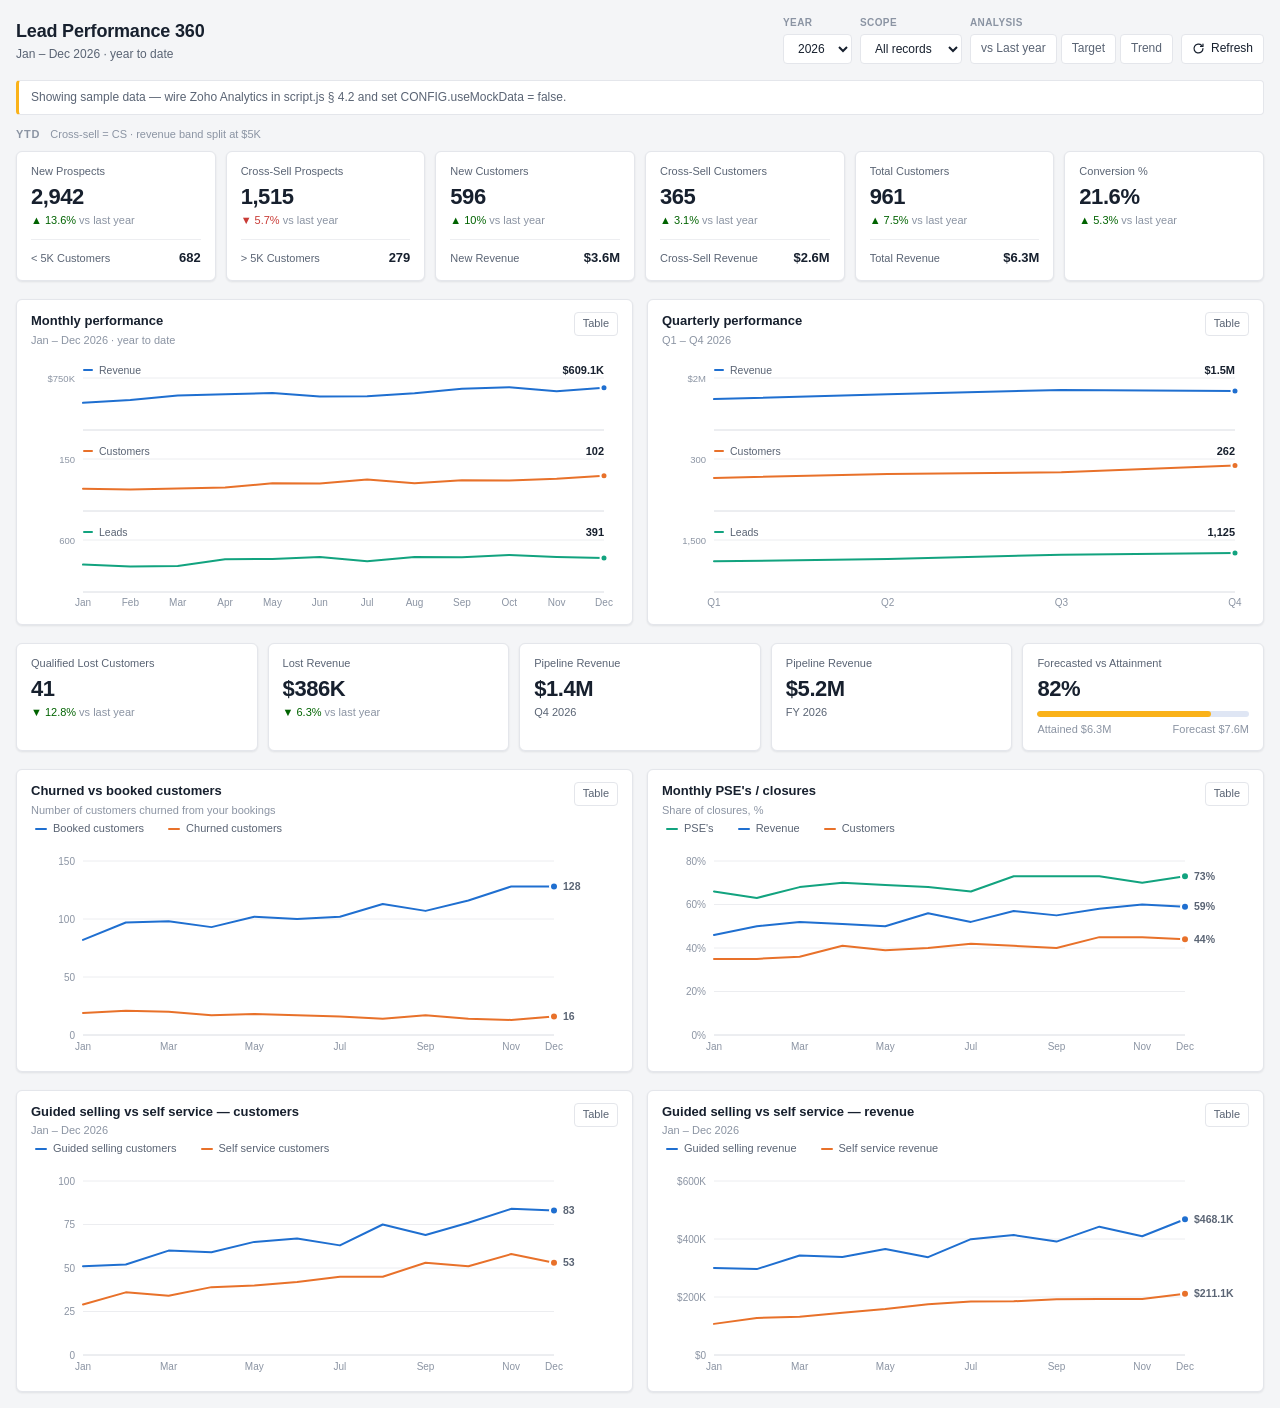
==== index.html @ 687f5309 "Add Lead Performance 360 CRM widget Zoho CRM dashboard widget built from the whiteboard spec: YTD sc" ====
<!DOCTYPE html>
<html lang="en">
<head>
  <meta charset="UTF-8">
  <meta name="viewport" content="width=device-width, initial-scale=1.0">
  <title>Lead Performance 360</title>
  <link rel="stylesheet" href="style.css">
</head>
<body>

  <div class="lp-root" id="lp-root">

    <!-- ============ Top bar ============ -->
    <header class="lp-topbar">
      <div class="lp-topbar__title">
        <h1>Lead Performance 360</h1>
        <p class="lp-topbar__sub" id="lp-period">&nbsp;</p>
      </div>

      <!-- Filters: one row, above everything they scope -->
      <div class="lp-filters" id="lp-filters">
        <label class="lp-field">
          <span class="lp-field__label">Year</span>
          <select class="lp-select" id="lp-year"></select>
        </label>
        <label class="lp-field">
          <span class="lp-field__label">Scope</span>
          <select class="lp-select" id="lp-scope">
            <option value="all">All records</option>
            <option value="mine">My records</option>
            <option value="team">My team</option>
          </select>
        </label>

        <!-- Analysis overlays. These scope every chart below them. -->
        <div class="lp-field">
          <span class="lp-field__label">Analysis</span>
          <div class="lp-chips" role="group" aria-label="Analysis overlays">
            <button class="lp-chip" id="lp-t-compare" type="button" aria-pressed="false"
                    title="Draw last year's actuals as a ghost line">vs Last year</button>
            <button class="lp-chip" id="lp-t-target" type="button" aria-pressed="false"
                    title="Draw the quota line and shade any shortfall">Target</button>
            <button class="lp-chip" id="lp-t-trend" type="button" aria-pressed="false"
                    title="Least-squares fit over the visible range">Trend</button>
          </div>
        </div>

        <!-- Appears once a chart has been brushed; clears the linked zoom. -->
        <button class="lp-chip lp-chip--zoom" id="lp-zoom-reset" type="button" hidden>
          Zoomed <span id="lp-zoom-label"></span> — reset
        </button>

        <button class="lp-btn" id="lp-refresh" type="button">
          <svg viewBox="0 0 16 16" aria-hidden="true" class="lp-btn__icon">
            <path d="M13.5 8a5.5 5.5 0 1 1-1.61-3.89" fill="none" stroke="currentColor"
                  stroke-width="1.5" stroke-linecap="round"/>
            <path d="M13.5 2.5V5.5H10.5" fill="none" stroke="currentColor"
                  stroke-width="1.5" stroke-linecap="round" stroke-linejoin="round"/>
          </svg>
          Refresh
        </button>
      </div>
    </header>

    <!-- Non-blocking status line (loading / mock-data / error) -->
    <div class="lp-status" id="lp-status" role="status" hidden></div>

    <main class="lp-main" id="lp-main">

      <!-- ============ Section 1 — YTD scorecard ============ -->
      <section class="lp-section" aria-labelledby="sec-ytd">
        <div class="lp-section__head">
          <h2 class="lp-section__title" id="sec-ytd">YTD</h2>
          <span class="lp-section__note" id="lp-ytd-note"></span>
        </div>
        <div class="lp-scorecard" id="ytd-tiles"></div>
      </section>

      <!-- ============ Section 2 — Performance trends ============ -->
      <section class="lp-section" aria-labelledby="sec-perf">
        <h2 class="lp-section__title lp-sr-only" id="sec-perf">Performance</h2>
        <div class="lp-grid lp-grid--2" id="perf-charts"></div>
      </section>

      <!-- ============ Section 3 — Pipeline &amp; loss ============ -->
      <section class="lp-section" aria-labelledby="sec-pipe">
        <h2 class="lp-section__title lp-sr-only" id="sec-pipe">Pipeline and loss</h2>
        <div class="lp-scorecard lp-scorecard--strip" id="pipeline-tiles"></div>
      </section>

      <!-- ============ Section 4 — Bookings &amp; PSE ============ -->
      <section class="lp-section" aria-labelledby="sec-book">
        <h2 class="lp-section__title lp-sr-only" id="sec-book">Bookings and closures</h2>
        <div class="lp-grid lp-grid--2" id="bookings-charts"></div>
      </section>

      <!-- ============ Section 5 — Guided selling vs self service ============ -->
      <section class="lp-section" aria-labelledby="sec-chan">
        <h2 class="lp-section__title lp-sr-only" id="sec-chan">Guided selling and self service</h2>
        <div class="lp-grid lp-grid--2" id="channel-charts"></div>
      </section>

    </main>
  </div>

  <!-- Shared tooltip layer for every chart -->
  <div class="lp-tip" id="lp-tip" role="tooltip" hidden></div>

  <!-- Drill-through: the records behind a clicked point -->
  <div class="lp-scrim" id="lp-scrim" hidden></div>
  <aside class="lp-drill" id="lp-drill" role="dialog" aria-modal="true"
         aria-labelledby="lp-drill-title" hidden>
    <header class="lp-drill__head">
      <div>
        <h2 class="lp-drill__title" id="lp-drill-title"></h2>
        <p class="lp-drill__sub" id="lp-drill-sub"></p>
      </div>
      <button class="lp-drill__close" id="lp-drill-close" type="button" aria-label="Close">
        <svg viewBox="0 0 16 16" aria-hidden="true">
          <path d="M4 4l8 8M12 4l-8 8" fill="none" stroke="currentColor"
                stroke-width="1.6" stroke-linecap="round"/>
        </svg>
      </button>
    </header>
    <div class="lp-drill__body" id="lp-drill-body"></div>
  </aside>

  <script src="https://live.zwidgets.com/js-sdk/1.2/ZohoEmbededAppSDK.min.js"></script>
  <script src="script.js"></script>
</body>
</html>
---- style.css ----
/* ==========================================================================
   Lead Performance 360 — Zoho CRM widget
   Design tokens follow Zoho CRM surfaces/ink; the series ramp is a validated
   categorical palette (see script.js § 1). Light mode only — `only light`
   keeps the UA from auto-darkening form controls when the OS is in dark mode.
   ========================================================================== */

/* ---------- 1. Tokens ---------------------------------------------------- */

:root {
  color-scheme: only light;

  /* Zoho CRM surfaces & ink */
  --z-page:        #f4f5f7;
  --z-surface:     #ffffff;
  --z-surface-alt: #fafbfc;
  --z-border:      #e4e6eb;
  --z-hairline:    #edeef1;
  --z-ink:         #17202e;
  --z-ink-2:       #5a6474;
  --z-ink-3:       #8b94a3;
  --z-accent:      #1f6fd0;
  --z-accent-weak: #eaf2fd;
  --z-ring:        rgba(31, 111, 208, .28);
  --z-shadow:      0 1px 2px rgba(23, 32, 46, .05), 0 1px 3px rgba(23, 32, 46, .04);

  /* Chart chrome */
  --grid:      #ecedf0;
  --baseline:  #d9dce2;

  /* Categorical series — validated against the #ffffff card surface */
  --series-1: #1f6fd0;  /* blue    — Revenue / Booked / Guided selling */
  --series-2: #e8712a;  /* orange  — Customers / Churned / Self service */
  --series-3: #12a37f;  /* aqua    — Leads / PSE's */
  --series-4: #6b4fc9;  /* violet  — reserve (never beside series-1) */
  --series-5: #d9548f;  /* magenta — reserve */
  --series-6: #e0a100;  /* yellow  — reserve (sub-3:1: needs a direct label) */

  /* Status / delta — reserved, never reused as a series */
  --good:     #006300;
  --bad:      #c93b36;
  --warning:  #fab219;
  --meter-track: #dfe6f4;
}

/* ---------- 2. Base ------------------------------------------------------ */

*, *::before, *::after { box-sizing: border-box; }

/* An author `display` beats the UA's `[hidden] { display: none }`, so any
   flex/grid element carrying `hidden` would still paint. Settle it once. */
[hidden] { display: none !important; }

html, body {
  margin: 0;
  padding: 0;
  background: var(--z-page);
}

body {
  font-family: "Puvi", -apple-system, BlinkMacSystemFont, "Segoe UI", Roboto,
               "Helvetica Neue", Arial, sans-serif;
  font-size: 13px;
  line-height: 1.45;
  color: var(--z-ink);
  -webkit-font-smoothing: antialiased;
}

.lp-sr-only {
  position: absolute;
  width: 1px; height: 1px;
  padding: 0; margin: -1px;
  overflow: hidden;
  clip: rect(0 0 0 0);
  white-space: nowrap;
  border: 0;
}

.lp-root { padding: 16px; max-width: 1600px; margin: 0 auto; }

/* ---------- 3. Top bar --------------------------------------------------- */

.lp-topbar {
  display: flex;
  align-items: flex-end;
  justify-content: space-between;
  gap: 16px;
  flex-wrap: wrap;
  margin-bottom: 16px;
}

.lp-topbar h1 {
  margin: 0;
  font-size: 18px;
  font-weight: 600;
  letter-spacing: -.01em;
  color: var(--z-ink);
}

.lp-topbar__sub {
  margin: 2px 0 0;
  font-size: 12px;
  color: var(--z-ink-2);
}

.lp-filters {
  display: flex;
  align-items: flex-end;
  gap: 8px;
  flex-wrap: wrap;
}

.lp-field { display: flex; flex-direction: column; gap: 3px; }

.lp-field__label {
  font-size: 10px;
  font-weight: 600;
  letter-spacing: .04em;
  text-transform: uppercase;
  color: var(--z-ink-3);
}

.lp-select,
.lp-btn {
  height: 30px;
  border: 1px solid var(--z-border);
  border-radius: 4px;
  background: var(--z-surface);
  color: var(--z-ink);
  font: inherit;
  font-size: 12px;
  padding: 0 10px;
  cursor: pointer;
  transition: border-color .12s, background .12s;
}

.lp-select:hover,
.lp-btn:hover { border-color: var(--z-ink-3); }

.lp-select:focus-visible,
.lp-btn:focus-visible {
  outline: none;
  border-color: var(--z-accent);
  box-shadow: 0 0 0 3px var(--z-ring);
}

.lp-btn {
  display: inline-flex;
  align-items: center;
  gap: 6px;
  font-weight: 500;
  align-self: flex-end;
}

.lp-btn__icon { width: 13px; height: 13px; }

.lp-btn.is-busy { opacity: .6; pointer-events: none; }
.lp-btn.is-busy .lp-btn__icon { animation: lp-spin .9s linear infinite; }

/* analysis overlay chips */
.lp-chips { display: inline-flex; gap: 4px; }

.lp-chip {
  height: 30px;
  padding: 0 10px;
  border: 1px solid var(--z-border);
  border-radius: 4px;
  background: var(--z-surface);
  color: var(--z-ink-2);
  font: inherit;
  font-size: 12px;
  cursor: pointer;
  white-space: nowrap;
  transition: border-color .12s, background .12s, color .12s;
}

.lp-chip:hover { border-color: var(--z-ink-3); color: var(--z-ink); }

.lp-chip:focus-visible {
  outline: none;
  border-color: var(--z-accent);
  box-shadow: 0 0 0 3px var(--z-ring);
}

.lp-chip[aria-pressed="true"] {
  background: var(--z-accent-weak);
  border-color: var(--z-accent);
  color: var(--z-accent);
  font-weight: 500;
}

.lp-chip--zoom {
  display: inline-flex;
  align-items: center;
  gap: 6px;
  align-self: flex-end;
  background: var(--z-accent-weak);
  border-color: var(--z-accent);
  color: var(--z-accent);
}

@keyframes lp-spin { to { transform: rotate(360deg); } }

@media (prefers-reduced-motion: reduce) {
  .lp-btn.is-busy .lp-btn__icon { animation: none; }
}

/* ---------- 4. Status line ----------------------------------------------- */

.lp-status {
  display: flex;
  align-items: center;
  gap: 8px;
  margin-bottom: 12px;
  padding: 8px 12px;
  border: 1px solid var(--z-border);
  border-left: 3px solid var(--z-accent);
  border-radius: 4px;
  background: var(--z-surface);
  font-size: 12px;
  color: var(--z-ink-2);
}

.lp-status[data-tone="error"] { border-left-color: var(--bad); }
.lp-status[data-tone="warn"]  { border-left-color: var(--warning); }

/* ---------- 5. Sections & grid ------------------------------------------- */

.lp-main { display: flex; flex-direction: column; gap: 18px; }

.lp-section__head {
  display: flex;
  align-items: baseline;
  gap: 10px;
  margin-bottom: 8px;
}

.lp-section__title {
  margin: 0;
  font-size: 11px;
  font-weight: 700;
  letter-spacing: .07em;
  text-transform: uppercase;
  color: var(--z-ink-3);
}

.lp-section__note { font-size: 11px; color: var(--z-ink-3); }

.lp-grid { display: grid; gap: 14px; }
.lp-grid--2 { grid-template-columns: repeat(2, minmax(0, 1fr)); }

@media (max-width: 1000px) {
  .lp-grid--2 { grid-template-columns: minmax(0, 1fr); }
}

/* ---------- 6. Scorecard tiles ------------------------------------------- */

.lp-scorecard {
  display: grid;
  grid-template-columns: repeat(6, minmax(0, 1fr));
  gap: 10px;
}

.lp-scorecard--strip { grid-template-columns: repeat(5, minmax(0, 1fr)); }

@media (max-width: 1240px) {
  .lp-scorecard,
  .lp-scorecard--strip { grid-template-columns: repeat(3, minmax(0, 1fr)); }
}

@media (max-width: 680px) {
  .lp-scorecard,
  .lp-scorecard--strip { grid-template-columns: repeat(2, minmax(0, 1fr)); }
}

.lp-tile {
  display: flex;
  flex-direction: column;
  padding: 12px 14px;
  border: 1px solid var(--z-border);
  border-radius: 6px;
  background: var(--z-surface);
  box-shadow: var(--z-shadow);
  min-width: 0;
}

.lp-tile__label {
  font-size: 11px;
  font-weight: 500;
  color: var(--z-ink-2);
  white-space: nowrap;
  overflow: hidden;
  text-overflow: ellipsis;
}

.lp-tile__value {
  margin-top: 4px;
  font-size: 22px;
  font-weight: 600;
  letter-spacing: -.02em;
  line-height: 1.15;
  color: var(--z-ink);
}

.lp-tile__delta {
  display: inline-flex;
  align-items: center;
  gap: 3px;
  margin-top: 4px;
  font-size: 11px;
  font-weight: 500;
  color: var(--z-ink-2);
}

.lp-tile__delta[data-dir="good"] { color: var(--good); }
.lp-tile__delta[data-dir="bad"]  { color: var(--bad); }
.lp-tile__delta-since { color: var(--z-ink-3); font-weight: 400; }

/* paired sub-metric (row 2 of the whiteboard scorecard) */
.lp-tile__sub {
  display: flex;
  align-items: baseline;
  justify-content: space-between;
  gap: 8px;
  margin-top: 10px;
  padding-top: 9px;
  border-top: 1px solid var(--z-hairline);
}

.lp-tile__sub-label {
  font-size: 11px;
  color: var(--z-ink-2);
  white-space: nowrap;
  overflow: hidden;
  text-overflow: ellipsis;
}

.lp-tile__sub-value {
  font-size: 13px;
  font-weight: 600;
  color: var(--z-ink);
  white-space: nowrap;
}

/* keeps the solo tile (Conv %) the same height as its paired neighbours */
.lp-tile__spacer { margin-top: auto; }

/* meter — Forecasted vs Attainment */
.lp-meter { margin-top: 10px; }

.lp-meter__track {
  height: 6px;
  border-radius: 3px;
  background: var(--meter-track);
  overflow: hidden;
}

.lp-meter__fill {
  height: 100%;
  border-radius: 3px;
  background: var(--series-1);
  transition: width .35s ease;
}

.lp-meter__fill[data-state="warning"] { background: var(--warning); }
.lp-meter__fill[data-state="danger"]  { background: var(--bad); }

.lp-meter__legend {
  display: flex;
  justify-content: space-between;
  gap: 8px;
  margin-top: 5px;
  font-size: 11px;
  color: var(--z-ink-3);
}

@media (prefers-reduced-motion: reduce) {
  .lp-meter__fill { transition: none; }
}

/* ---------- 7. Chart card ------------------------------------------------ */

.lp-card {
  display: flex;
  flex-direction: column;
  border: 1px solid var(--z-border);
  border-radius: 6px;
  background: var(--z-surface);
  box-shadow: var(--z-shadow);
  min-width: 0;
}

.lp-card__head {
  display: flex;
  align-items: flex-start;
  justify-content: space-between;
  gap: 10px;
  padding: 12px 14px 0;
}

.lp-card__title {
  margin: 0;
  font-size: 13px;
  font-weight: 600;
  color: var(--z-ink);
}

.lp-card__sub {
  margin: 2px 0 0;
  font-size: 11px;
  color: var(--z-ink-3);
}

.lp-card__toggle {
  flex: none;
  height: 24px;
  padding: 0 8px;
  border: 1px solid var(--z-border);
  border-radius: 4px;
  background: var(--z-surface);
  color: var(--z-ink-2);
  font: inherit;
  font-size: 11px;
  cursor: pointer;
}

.lp-card__toggle:hover { border-color: var(--z-ink-3); color: var(--z-ink); }

.lp-card__toggle:focus-visible {
  outline: none;
  border-color: var(--z-accent);
  box-shadow: 0 0 0 3px var(--z-ring);
}

.lp-card__toggle[aria-pressed="true"] {
  background: var(--z-accent-weak);
  border-color: var(--z-accent);
  color: var(--z-accent);
}

.lp-card__body { padding: 8px 14px 12px; }

/* legend — always present for 2+ series */
.lp-legend {
  display: flex;
  flex-wrap: wrap;
  gap: 6px 16px;
  padding: 0 14px 2px;
}

/* legend keys are buttons — click one to mute its series */
.lp-legend__item {
  display: inline-flex;
  align-items: center;
  gap: 6px;
  padding: 2px 4px;
  border: 0;
  border-radius: 3px;
  background: none;
  font: inherit;
  font-size: 11px;
  color: var(--z-ink-2);   /* text never wears the series colour */
  cursor: pointer;
  transition: opacity .12s, background .12s;
}

.lp-legend__item:hover { background: var(--z-surface-alt); color: var(--z-ink); }

.lp-legend__item:focus-visible {
  outline: none;
  box-shadow: 0 0 0 2px var(--z-ring);
}

.lp-legend__item[aria-pressed="false"] {
  opacity: .42;
  text-decoration: line-through;
}

/* overlay keys are captions, not controls */
.lp-legend__item--overlay { cursor: default; color: var(--z-ink-3); }
.lp-legend__item--overlay:hover { background: none; color: var(--z-ink-3); }

.lp-legend__dash { width: 16px; height: 4px; flex: none; overflow: visible; }

.lp-legend__key {
  width: 12px;
  height: 2px;
  border-radius: 1px;
  background: currentColor;
  flex: none;
}

.lp-chart { position: relative; width: 100%; }
.lp-chart svg { display: block; width: 100%; overflow: visible; }
.lp-chart.is-stale { opacity: .45; }   /* refetch keeps the frame */

/* ---------- 8. Table view (the non-hover path to every value) ------------ */

.lp-table-wrap { overflow-x: auto; margin-top: 4px; }

.lp-table {
  width: 100%;
  border-collapse: collapse;
  font-size: 11.5px;
  font-variant-numeric: tabular-nums;
}

.lp-table th,
.lp-table td {
  padding: 5px 8px;
  text-align: right;
  white-space: nowrap;
  border-bottom: 1px solid var(--z-hairline);
}

.lp-table th:first-child,
.lp-table td:first-child { text-align: left; }

.lp-table thead th {
  font-weight: 600;
  color: var(--z-ink-2);
  border-bottom-color: var(--z-border);
}

.lp-table tbody td { color: var(--z-ink); }
.lp-table tbody tr:last-child td { border-bottom: none; }

/* ---------- 9. Small multiples ------------------------------------------- */

.lp-panel + .lp-panel { margin-top: 2px; }

.lp-panel__head {
  display: flex;
  align-items: baseline;
  justify-content: space-between;
  gap: 8px;
  padding: 0 0 1px;
}

.lp-panel__name {
  display: inline-flex;
  align-items: center;
  gap: 6px;
  font-size: 11px;
  font-weight: 500;
  color: var(--z-ink-2);
}

.lp-panel__key {
  width: 10px;
  height: 2px;
  border-radius: 1px;
  flex: none;
}

.lp-panel__value {
  font-size: 11.5px;
  font-weight: 600;
  color: var(--z-ink);
}

/* ---------- 10. Tooltip -------------------------------------------------- */

.lp-tip {
  position: fixed;
  z-index: 60;
  min-width: 132px;
  padding: 8px 10px;
  border: 1px solid var(--z-border);
  border-radius: 5px;
  background: var(--z-surface);
  box-shadow: 0 4px 14px rgba(23, 32, 46, .13);
  font-size: 11.5px;
  pointer-events: none;
}

.lp-tip__head {
  margin-bottom: 5px;
  font-size: 10.5px;
  font-weight: 600;
  letter-spacing: .04em;
  text-transform: uppercase;
  color: var(--z-ink-3);
}

.lp-tip__row {
  display: flex;
  align-items: center;
  gap: 8px;
  padding: 2px 0;
}

.lp-tip__key {
  width: 10px;
  height: 2px;
  border-radius: 1px;
  flex: none;
}

.lp-tip__name {
  flex: 1;
  color: var(--z-ink-2);
  white-space: nowrap;
}

/* values lead, labels follow */
.lp-tip__value {
  font-weight: 600;
  color: var(--z-ink);
  font-variant-numeric: tabular-nums;
  white-space: nowrap;
}

/* period-over-period movement */
.lp-tip__delta {
  min-width: 44px;
  text-align: right;
  font-size: 10.5px;
  font-weight: 500;
  font-variant-numeric: tabular-nums;
  color: var(--z-ink-3);
  white-space: nowrap;
}

.lp-tip__delta[data-dir="good"] { color: var(--good); }
.lp-tip__delta[data-dir="bad"]  { color: var(--bad); }

/* comparison / target sub-rows */
.lp-tip__sub {
  display: flex;
  justify-content: space-between;
  gap: 12px;
  padding: 1px 0 3px 18px;
  font-size: 10.5px;
  color: var(--z-ink-3);
}

.lp-tip__sub-value { font-variant-numeric: tabular-nums; }

.lp-tip__foot {
  margin-top: 6px;
  padding-top: 5px;
  border-top: 1px solid var(--z-hairline);
  font-size: 10px;
  color: var(--z-ink-3);
}

/* ---------- 11. Drill-through panel -------------------------------------- */

.lp-scrim {
  position: fixed;
  inset: 0;
  z-index: 70;
  background: rgba(23, 32, 46, .32);
}

.lp-drill {
  position: fixed;
  top: 0;
  right: 0;
  z-index: 80;
  display: flex;
  flex-direction: column;
  width: min(380px, 92vw);
  height: 100%;
  background: var(--z-surface);
  border-left: 1px solid var(--z-border);
  box-shadow: -6px 0 24px rgba(23, 32, 46, .12);
  animation: lp-slide-in .18s ease-out;
}

@keyframes lp-slide-in {
  from { transform: translateX(12px); opacity: 0; }
  to   { transform: translateX(0);    opacity: 1; }
}

@media (prefers-reduced-motion: reduce) {
  .lp-drill { animation: none; }
}

.lp-drill__head {
  display: flex;
  align-items: flex-start;
  justify-content: space-between;
  gap: 10px;
  padding: 14px 16px;
  border-bottom: 1px solid var(--z-border);
}

.lp-drill__title {
  margin: 0;
  font-size: 14px;
  font-weight: 600;
  color: var(--z-ink);
}

.lp-drill__sub {
  margin: 2px 0 0;
  font-size: 11.5px;
  color: var(--z-ink-3);
}

.lp-drill__close {
  flex: none;
  width: 26px;
  height: 26px;
  display: grid;
  place-items: center;
  border: 1px solid transparent;
  border-radius: 4px;
  background: none;
  color: var(--z-ink-2);
  cursor: pointer;
}

.lp-drill__close svg { width: 14px; height: 14px; }
.lp-drill__close:hover { background: var(--z-surface-alt); color: var(--z-ink); }

.lp-drill__close:focus-visible {
  outline: none;
  border-color: var(--z-accent);
  box-shadow: 0 0 0 3px var(--z-ring);
}

.lp-drill__body { flex: 1; overflow-y: auto; padding: 12px 16px 20px; }

.lp-drill__summary {
  padding: 10px 12px;
  border: 1px solid var(--z-border);
  border-radius: 5px;
  background: var(--z-surface-alt);
}

.lp-drill__stat {
  display: flex;
  align-items: center;
  gap: 8px;
  padding: 3px 0;
  font-size: 12px;
}

.lp-drill__key {
  width: 10px;
  height: 2px;
  border-radius: 1px;
  flex: none;
}

.lp-drill__stat-name { flex: 1; color: var(--z-ink-2); }

.lp-drill__stat-value {
  font-weight: 600;
  color: var(--z-ink);
  font-variant-numeric: tabular-nums;
}

.lp-drill__list-head {
  margin: 16px 0 6px;
  font-size: 10px;
  font-weight: 700;
  letter-spacing: .07em;
  text-transform: uppercase;
  color: var(--z-ink-3);
}

.lp-drill__list { list-style: none; margin: 0; padding: 0; }

.lp-drill__row {
  display: grid;
  grid-template-columns: 1fr auto;
  gap: 2px 10px;
  width: 100%;
  padding: 8px 10px;
  border: 1px solid transparent;
  border-bottom-color: var(--z-hairline);
  border-radius: 4px;
  background: none;
  font: inherit;
  text-align: left;
  cursor: pointer;
}

.lp-drill__row:hover { background: var(--z-accent-weak); border-color: var(--z-border); }

.lp-drill__row:focus-visible {
  outline: none;
  border-color: var(--z-accent);
  box-shadow: 0 0 0 3px var(--z-ring);
}

.lp-drill__row-name {
  font-size: 12.5px;
  font-weight: 500;
  color: var(--z-ink);
}

.lp-drill__row-amount {
  font-size: 12.5px;
  font-weight: 600;
  color: var(--z-ink);
  font-variant-numeric: tabular-nums;
}

.lp-drill__row-meta {
  grid-column: 1 / -1;
  font-size: 11px;
  color: var(--z-ink-3);
}

.lp-drill__empty {
  padding: 18px 0;
  text-align: center;
  font-size: 12px;
  color: var(--z-ink-3);
}

/* soft columns — the comparison / target values the overlays add */
.lp-table th.is-soft,
.lp-table td.is-soft { color: var(--z-ink-3); }

/* ---------- 12. Empty state ---------------------------------------------- */

.lp-empty {
  display: flex;
  align-items: center;
  justify-content: center;
  min-height: 120px;
  color: var(--z-ink-3);
  font-size: 12px;
}
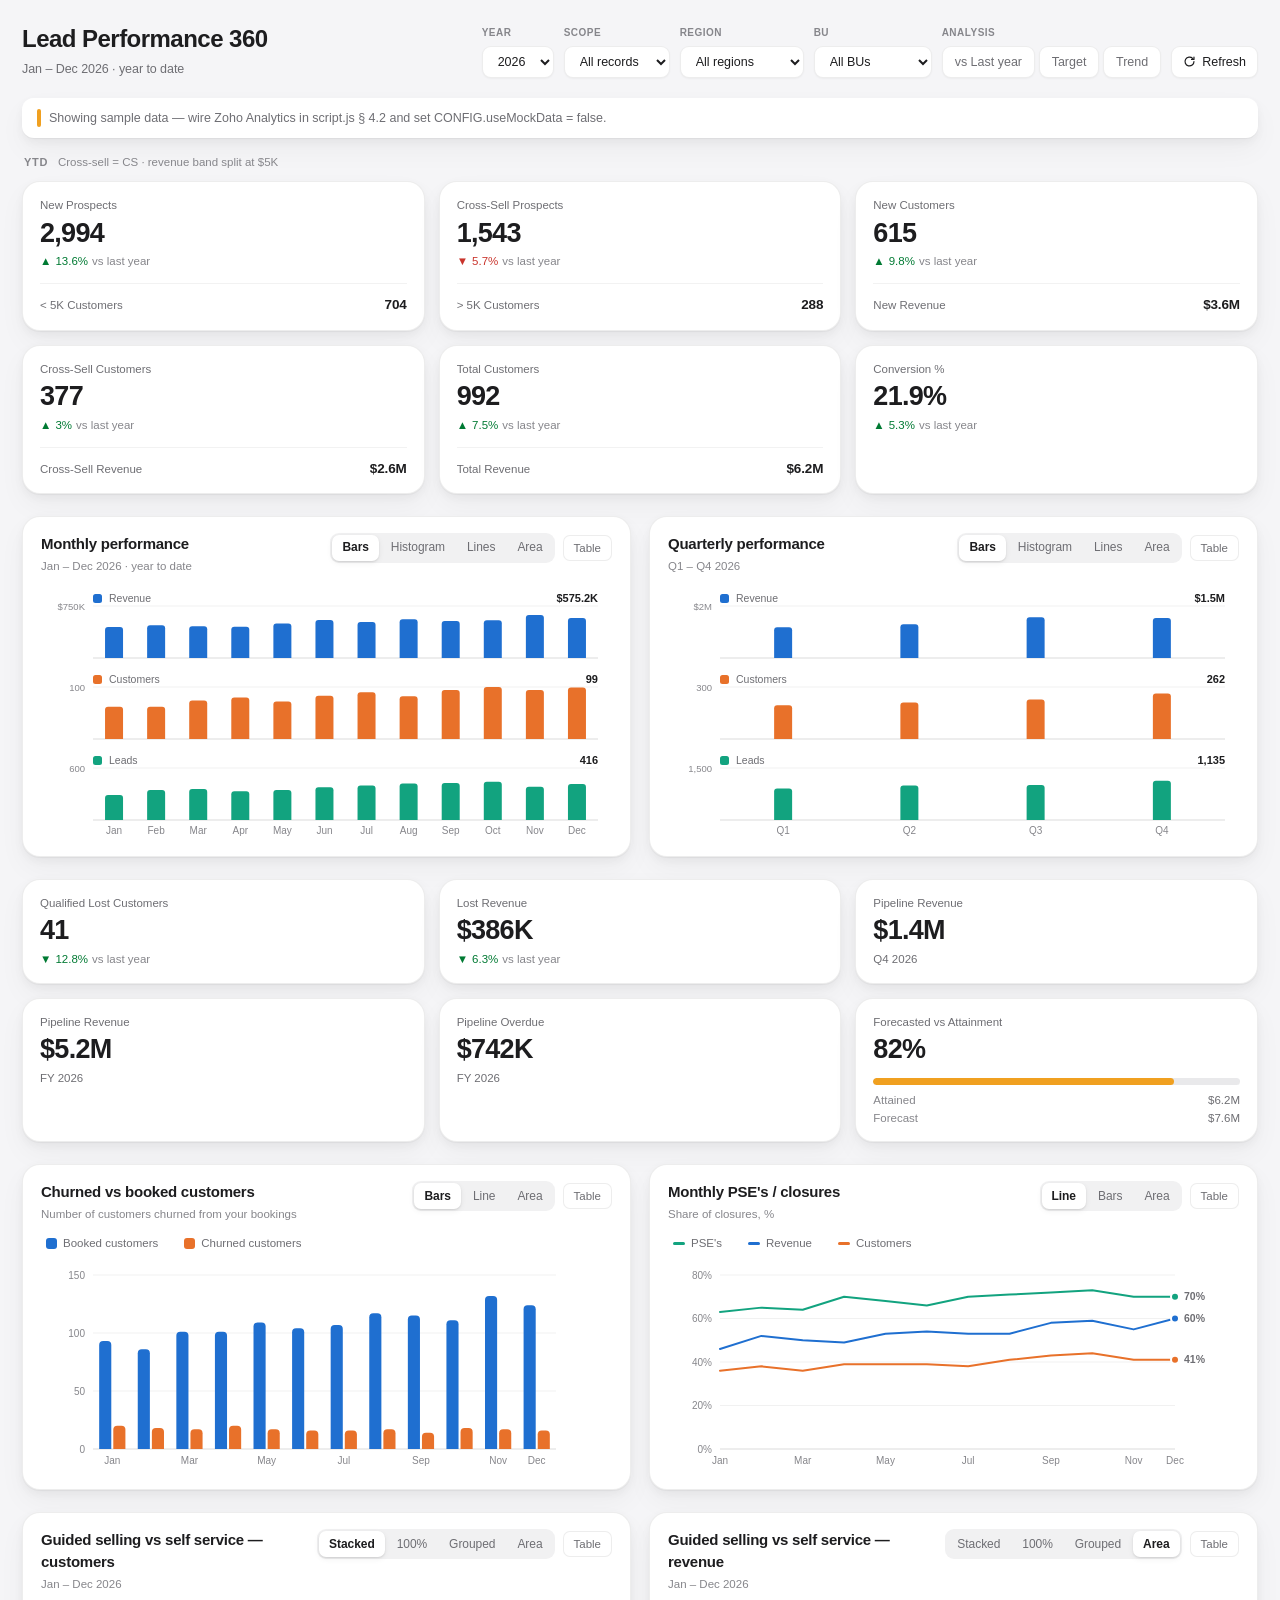
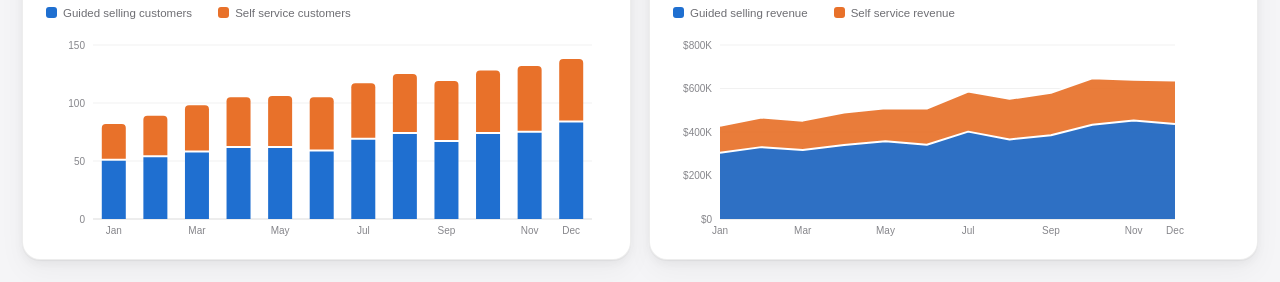
==== commit 35a8831f: "Add Region and BU filters Two more dimension filters in the top row. Like every filter there they sc" ====
--- a/index.html
+++ b/index.html
@@ -30,6 +30,18 @@
             <option value="mine">My records</option>
             <option value="team">My team</option>
           </select>
+        </label>
+
+        <!-- Options are populated in script.js § 8 from CONFIG.regions /
+             CONFIG.businessUnits — point those at your own dimensions. -->
+        <label class="lp-field">
+          <span class="lp-field__label">Region</span>
+          <select class="lp-select" id="lp-region"></select>
+        </label>
+
+        <label class="lp-field">
+          <span class="lp-field__label">BU</span>
+          <select class="lp-select" id="lp-bu"></select>
         </label>
 
         <!-- Analysis overlays. These scope every chart below them. -->
--- a/style.css
+++ b/style.css
@@ -1,8 +1,8 @@
 /* ==========================================================================
    Lead Performance 360 — Zoho CRM widget
-   Design tokens follow Zoho CRM surfaces/ink; the series ramp is a validated
-   categorical palette (see script.js § 1). Light mode only — `only light`
-   keeps the UA from auto-darkening form controls when the OS is in dark mode.
+   Apple-inspired surface language: #f5f5f7 plane, white cards on layered
+   grey + white shadows, generous radii, SF tracking. Light mode only.
+   The categorical series ramp is unchanged (CVD-validated — see script.js §1).
    ========================================================================== */
 
 /* ---------- 1. Tokens ---------------------------------------------------- */
@@ -10,25 +10,50 @@
 :root {
   color-scheme: only light;
 
-  /* Zoho CRM surfaces & ink */
-  --z-page:        #f4f5f7;
+  /* Surfaces & ink */
+  --z-page:        #f5f5f7;   /* Apple's signature plane grey */
   --z-surface:     #ffffff;
-  --z-surface-alt: #fafbfc;
-  --z-border:      #e4e6eb;
-  --z-hairline:    #edeef1;
-  --z-ink:         #17202e;
-  --z-ink-2:       #5a6474;
-  --z-ink-3:       #8b94a3;
-  --z-accent:      #1f6fd0;
-  --z-accent-weak: #eaf2fd;
-  --z-ring:        rgba(31, 111, 208, .28);
-  --z-shadow:      0 1px 2px rgba(23, 32, 46, .05), 0 1px 3px rgba(23, 32, 46, .04);
+  --z-surface-alt: #fafafa;
+  --z-border:      rgba(0, 0, 0, .07);
+  --z-hairline:    rgba(0, 0, 0, .05);
+  --z-ink:         #1d1d1f;
+  --z-ink-2:       #6e6e73;
+  --z-ink-3:       #86868b;
+  --z-accent:      #0071e3;
+  --z-accent-weak: #ebf4fe;
+  --z-ring:        rgba(0, 113, 227, .32);
+
+  /* Control track — iOS segmented-control grey */
+  --z-track:       rgba(118, 118, 128, .10);
+  --z-track-hover: rgba(118, 118, 128, .16);
+
+  /* Layered grey-and-white card shadow. The inset white top edge is what
+     gives the card its lifted, glassy feel; the greys do the depth. */
+  --z-shadow:
+    0 1px 1px rgba(0, 0, 0, .04),
+    0 4px 10px rgba(0, 0, 0, .045),
+    0 12px 28px rgba(0, 0, 0, .04),
+    inset 0 1px 0 rgba(255, 255, 255, .9);
+
+  --z-shadow-lift:
+    0 2px 3px rgba(0, 0, 0, .05),
+    0 8px 18px rgba(0, 0, 0, .06),
+    0 20px 44px rgba(0, 0, 0, .06),
+    inset 0 1px 0 rgba(255, 255, 255, .95);
+
+  --z-shadow-pill:
+    0 1px 2px rgba(0, 0, 0, .10),
+    0 2px 6px rgba(0, 0, 0, .06);
+
+  --r-card: 18px;
+  --r-ctl:  9px;
+  --r-pill: 7px;
 
   /* Chart chrome */
-  --grid:      #ecedf0;
-  --baseline:  #d9dce2;
-
-  /* Categorical series — validated against the #ffffff card surface */
+  --grid:      rgba(0, 0, 0, .055);
+  --baseline:  rgba(0, 0, 0, .14);
+
+  /* Categorical series — validated against the white card surface */
   --series-1: #1f6fd0;  /* blue    — Revenue / Booked / Guided selling */
   --series-2: #e8712a;  /* orange  — Customers / Churned / Self service */
   --series-3: #12a37f;  /* aqua    — Leads / PSE's */
@@ -37,10 +62,10 @@
   --series-6: #e0a100;  /* yellow  — reserve (sub-3:1: needs a direct label) */
 
   /* Status / delta — reserved, never reused as a series */
-  --good:     #006300;
-  --bad:      #c93b36;
-  --warning:  #fab219;
-  --meter-track: #dfe6f4;
+  --good:     #007a33;
+  --bad:      #c9342c;
+  --warning:  #f0a020;
+  --meter-track: rgba(118, 118, 128, .16);
 }
 
 /* ---------- 2. Base ------------------------------------------------------ */
@@ -58,12 +83,13 @@
 }
 
 body {
-  font-family: "Puvi", -apple-system, BlinkMacSystemFont, "Segoe UI", Roboto,
-               "Helvetica Neue", Arial, sans-serif;
+  font-family: -apple-system, BlinkMacSystemFont, "SF Pro Text", "SF Pro Display",
+               "Helvetica Neue", "Puvi", Inter, sans-serif;
   font-size: 13px;
   line-height: 1.45;
   color: var(--z-ink);
   -webkit-font-smoothing: antialiased;
+  -moz-osx-font-smoothing: grayscale;
 }
 
 .lp-sr-only {
@@ -76,7 +102,7 @@
   border: 0;
 }
 
-.lp-root { padding: 16px; max-width: 1600px; margin: 0 auto; }
+.lp-root { padding: 22px; max-width: 1680px; margin: 0 auto; }
 
 /* ---------- 3. Top bar --------------------------------------------------- */
 
@@ -84,64 +110,66 @@
   display: flex;
   align-items: flex-end;
   justify-content: space-between;
-  gap: 16px;
+  gap: 18px;
   flex-wrap: wrap;
-  margin-bottom: 16px;
+  margin-bottom: 20px;
 }
 
 .lp-topbar h1 {
   margin: 0;
-  font-size: 18px;
-  font-weight: 600;
-  letter-spacing: -.01em;
+  font-size: 24px;
+  font-weight: 600;
+  letter-spacing: -.022em;
   color: var(--z-ink);
 }
 
 .lp-topbar__sub {
-  margin: 2px 0 0;
-  font-size: 12px;
+  margin: 3px 0 0;
+  font-size: 12.5px;
+  letter-spacing: -.005em;
   color: var(--z-ink-2);
 }
 
 .lp-filters {
   display: flex;
   align-items: flex-end;
-  gap: 8px;
+  gap: 10px;
   flex-wrap: wrap;
 }
 
-.lp-field { display: flex; flex-direction: column; gap: 3px; }
+.lp-field { display: flex; flex-direction: column; gap: 5px; }
 
 .lp-field__label {
   font-size: 10px;
   font-weight: 600;
-  letter-spacing: .04em;
+  letter-spacing: .05em;
   text-transform: uppercase;
   color: var(--z-ink-3);
 }
 
 .lp-select,
 .lp-btn {
-  height: 30px;
+  height: 32px;
   border: 1px solid var(--z-border);
-  border-radius: 4px;
+  border-radius: var(--r-ctl);
   background: var(--z-surface);
   color: var(--z-ink);
   font: inherit;
-  font-size: 12px;
-  padding: 0 10px;
+  font-size: 12.5px;
+  padding: 0 11px;
   cursor: pointer;
-  transition: border-color .12s, background .12s;
+  box-shadow: 0 1px 2px rgba(0, 0, 0, .04);
+  transition: background .15s, box-shadow .15s, transform .15s;
 }
 
 .lp-select:hover,
-.lp-btn:hover { border-color: var(--z-ink-3); }
+.lp-btn:hover { background: var(--z-surface-alt); box-shadow: var(--z-shadow-pill); }
+.lp-btn:active { transform: scale(.97); }
 
 .lp-select:focus-visible,
 .lp-btn:focus-visible {
   outline: none;
-  border-color: var(--z-accent);
-  box-shadow: 0 0 0 3px var(--z-ring);
+  box-shadow: 0 0 0 3.5px var(--z-ring);
 }
 
 .lp-btn {
@@ -154,121 +182,180 @@
 
 .lp-btn__icon { width: 13px; height: 13px; }
 
-.lp-btn.is-busy { opacity: .6; pointer-events: none; }
+.lp-btn.is-busy { opacity: .55; pointer-events: none; }
 .lp-btn.is-busy .lp-btn__icon { animation: lp-spin .9s linear infinite; }
 
-/* analysis overlay chips */
-.lp-chips { display: inline-flex; gap: 4px; }
-
-.lp-chip {
-  height: 30px;
+@keyframes lp-spin { to { transform: rotate(360deg); } }
+
+/* ---------- 4. Segmented controls (iOS style) ---------------------------- */
+
+/* grey track, white selected pill — the switcher and the analysis toggles
+   share one language so the header reads as a single control strip */
+.lp-seg {
+  display: inline-flex;
+  gap: 2px;
+  padding: 2px;
+  border-radius: var(--r-ctl);
+  background: var(--z-track);
+}
+
+.lp-seg__btn {
   padding: 0 10px;
-  border: 1px solid var(--z-border);
-  border-radius: 4px;
-  background: var(--z-surface);
+  height: 26px;
+  border: 0;
+  border-radius: var(--r-pill);
+  background: transparent;
   color: var(--z-ink-2);
   font: inherit;
   font-size: 12px;
+  font-weight: 500;
+  letter-spacing: -.005em;
   cursor: pointer;
   white-space: nowrap;
-  transition: border-color .12s, background .12s, color .12s;
-}
-
-.lp-chip:hover { border-color: var(--z-ink-3); color: var(--z-ink); }
-
-.lp-chip:focus-visible {
+  transition: background .15s, color .15s, box-shadow .15s;
+}
+
+.lp-seg__btn:hover { color: var(--z-ink); }
+
+.lp-seg__btn:focus-visible {
   outline: none;
-  border-color: var(--z-accent);
   box-shadow: 0 0 0 3px var(--z-ring);
 }
 
-.lp-chip[aria-pressed="true"] {
-  background: var(--z-accent-weak);
-  border-color: var(--z-accent);
-  color: var(--z-accent);
-  font-weight: 500;
-}
+.lp-seg__btn[aria-pressed="true"] {
+  background: var(--z-surface);
+  color: var(--z-ink);
+  font-weight: 600;
+  box-shadow: var(--z-shadow-pill);
+}
+
+/* filter-row variant sits at control height */
+.lp-filters .lp-seg { height: 32px; align-items: center; align-self: flex-end; }
+
+.lp-chip {
+  height: 32px;
+  padding: 0 12px;
+  border: 1px solid var(--z-border);
+  border-radius: var(--r-ctl);
+  background: var(--z-surface);
+  color: var(--z-ink-2);
+  font: inherit;
+  font-size: 12.5px;
+  cursor: pointer;
+  white-space: nowrap;
+  box-shadow: 0 1px 2px rgba(0, 0, 0, .04);
+  transition: background .15s, color .15s, box-shadow .15s;
+}
+
+.lp-chip:hover { background: var(--z-surface-alt); color: var(--z-ink); }
+
+.lp-chip:focus-visible { outline: none; box-shadow: 0 0 0 3.5px var(--z-ring); }
 
 .lp-chip--zoom {
   display: inline-flex;
   align-items: center;
   gap: 6px;
   align-self: flex-end;
-  background: var(--z-accent-weak);
-  border-color: var(--z-accent);
-  color: var(--z-accent);
-}
-
-@keyframes lp-spin { to { transform: rotate(360deg); } }
-
-@media (prefers-reduced-motion: reduce) {
-  .lp-btn.is-busy .lp-btn__icon { animation: none; }
-}
-
-/* ---------- 4. Status line ----------------------------------------------- */
+  background: var(--z-ink);
+  border-color: var(--z-ink);
+  color: #fff;
+}
+
+.lp-chip--zoom:hover { background: #000; color: #fff; }
+
+/* ---------- 5. Status line ----------------------------------------------- */
 
 .lp-status {
   display: flex;
   align-items: center;
   gap: 8px;
-  margin-bottom: 12px;
-  padding: 8px 12px;
-  border: 1px solid var(--z-border);
-  border-left: 3px solid var(--z-accent);
-  border-radius: 4px;
+  margin-bottom: 16px;
+  padding: 11px 15px;
+  border-radius: 12px;
   background: var(--z-surface);
-  font-size: 12px;
-  color: var(--z-ink-2);
-}
-
-.lp-status[data-tone="error"] { border-left-color: var(--bad); }
-.lp-status[data-tone="warn"]  { border-left-color: var(--warning); }
-
-/* ---------- 5. Sections & grid ------------------------------------------- */
-
-.lp-main { display: flex; flex-direction: column; gap: 18px; }
+  box-shadow: var(--z-shadow);
+  font-size: 12.5px;
+  color: var(--z-ink-2);
+}
+
+.lp-status::before {
+  content: "";
+  width: 4px;
+  align-self: stretch;
+  border-radius: 2px;
+  background: var(--z-accent);
+}
+
+.lp-status[data-tone="error"]::before { background: var(--bad); }
+.lp-status[data-tone="warn"]::before  { background: var(--warning); }
+
+/* ---------- 6. Sections & grid ------------------------------------------- */
+
+.lp-main { display: flex; flex-direction: column; gap: 22px; }
 
 .lp-section__head {
   display: flex;
   align-items: baseline;
   gap: 10px;
-  margin-bottom: 8px;
+  margin-bottom: 10px;
+  padding-left: 2px;
 }
 
 .lp-section__title {
   margin: 0;
   font-size: 11px;
   font-weight: 700;
-  letter-spacing: .07em;
+  letter-spacing: .06em;
   text-transform: uppercase;
   color: var(--z-ink-3);
 }
 
-.lp-section__note { font-size: 11px; color: var(--z-ink-3); }
-
-.lp-grid { display: grid; gap: 14px; }
+.lp-section__note { font-size: 11.5px; color: var(--z-ink-3); }
+
+.lp-grid { display: grid; gap: 18px; }
 .lp-grid--2 { grid-template-columns: repeat(2, minmax(0, 1fr)); }
 
-@media (max-width: 1000px) {
+@media (max-width: 1040px) {
   .lp-grid--2 { grid-template-columns: minmax(0, 1fr); }
 }
 
-/* ---------- 6. Scorecard tiles ------------------------------------------- */
+/* ---------- 7. Cards (shared shadow language) ---------------------------- */
+
+.lp-tile,
+.lp-card {
+  background: var(--z-surface);
+  border: 1px solid var(--z-border);
+  border-radius: var(--r-card);
+  box-shadow: var(--z-shadow);
+  transition: box-shadow .22s ease, transform .22s ease;
+}
+
+.lp-tile:hover,
+.lp-card:hover { box-shadow: var(--z-shadow-lift); transform: translateY(-1px); }
+
+@media (prefers-reduced-motion: reduce) {
+  .lp-tile, .lp-card, .lp-btn, .lp-seg__btn { transition: none; }
+  .lp-tile:hover, .lp-card:hover { transform: none; }
+  .lp-btn.is-busy .lp-btn__icon { animation: none; }
+}
+
+/* ---------- 8. Scorecard tiles ------------------------------------------- */
 
 .lp-scorecard {
   display: grid;
   grid-template-columns: repeat(6, minmax(0, 1fr));
-  gap: 10px;
-}
-
-.lp-scorecard--strip { grid-template-columns: repeat(5, minmax(0, 1fr)); }
-
-@media (max-width: 1240px) {
+  gap: 14px;
+}
+
+/* six across, so the pipeline strip lines up with the YTD scorecard above */
+.lp-scorecard--strip { grid-template-columns: repeat(6, minmax(0, 1fr)); }
+
+@media (max-width: 1280px) {
   .lp-scorecard,
   .lp-scorecard--strip { grid-template-columns: repeat(3, minmax(0, 1fr)); }
 }
 
-@media (max-width: 680px) {
+@media (max-width: 700px) {
   .lp-scorecard,
   .lp-scorecard--strip { grid-template-columns: repeat(2, minmax(0, 1fr)); }
 }
@@ -276,17 +363,14 @@
 .lp-tile {
   display: flex;
   flex-direction: column;
-  padding: 12px 14px;
-  border: 1px solid var(--z-border);
-  border-radius: 6px;
-  background: var(--z-surface);
-  box-shadow: var(--z-shadow);
+  padding: 15px 17px;
   min-width: 0;
 }
 
 .lp-tile__label {
-  font-size: 11px;
+  font-size: 11.5px;
   font-weight: 500;
+  letter-spacing: -.003em;
   color: var(--z-ink-2);
   white-space: nowrap;
   overflow: hidden;
@@ -294,20 +378,20 @@
 }
 
 .lp-tile__value {
-  margin-top: 4px;
-  font-size: 22px;
-  font-weight: 600;
-  letter-spacing: -.02em;
-  line-height: 1.15;
+  margin-top: 5px;
+  font-size: 27px;
+  font-weight: 600;
+  letter-spacing: -.026em;
+  line-height: 1.1;
   color: var(--z-ink);
 }
 
 .lp-tile__delta {
   display: inline-flex;
   align-items: center;
-  gap: 3px;
-  margin-top: 4px;
-  font-size: 11px;
+  gap: 4px;
+  margin-top: 5px;
+  font-size: 11.5px;
   font-weight: 500;
   color: var(--z-ink-2);
 }
@@ -322,13 +406,13 @@
   align-items: baseline;
   justify-content: space-between;
   gap: 8px;
-  margin-top: 10px;
-  padding-top: 9px;
+  margin-top: 13px;
+  padding-top: 11px;
   border-top: 1px solid var(--z-hairline);
 }
 
 .lp-tile__sub-label {
-  font-size: 11px;
+  font-size: 11.5px;
   color: var(--z-ink-2);
   white-space: nowrap;
   overflow: hidden;
@@ -336,30 +420,30 @@
 }
 
 .lp-tile__sub-value {
-  font-size: 13px;
-  font-weight: 600;
+  font-size: 13.5px;
+  font-weight: 600;
+  letter-spacing: -.01em;
   color: var(--z-ink);
   white-space: nowrap;
 }
 
-/* keeps the solo tile (Conv %) the same height as its paired neighbours */
 .lp-tile__spacer { margin-top: auto; }
 
 /* meter — Forecasted vs Attainment */
-.lp-meter { margin-top: 10px; }
+.lp-meter { margin-top: 13px; }
 
 .lp-meter__track {
-  height: 6px;
-  border-radius: 3px;
+  height: 7px;
+  border-radius: 4px;
   background: var(--meter-track);
   overflow: hidden;
 }
 
 .lp-meter__fill {
   height: 100%;
-  border-radius: 3px;
+  border-radius: 4px;
   background: var(--series-1);
-  transition: width .35s ease;
+  transition: width .5s cubic-bezier(.4, 0, .2, 1);
 }
 
 .lp-meter__fill[data-state="warning"] { background: var(--warning); }
@@ -367,155 +451,142 @@
 
 .lp-meter__legend {
   display: flex;
+  flex-direction: column;
+  gap: 1px;
+  margin-top: 7px;
+  font-size: 11.5px;
+  color: var(--z-ink-3);
+}
+
+.lp-meter__row {
+  display: flex;
+  align-items: baseline;
   justify-content: space-between;
-  gap: 8px;
-  margin-top: 5px;
-  font-size: 11px;
-  color: var(--z-ink-3);
+  gap: 10px;
+}
+
+.lp-meter__row-value {
+  font-weight: 500;
+  color: var(--z-ink-2);
+  font-variant-numeric: tabular-nums;
 }
 
 @media (prefers-reduced-motion: reduce) {
   .lp-meter__fill { transition: none; }
 }
 
-/* ---------- 7. Chart card ------------------------------------------------ */
-
-.lp-card {
-  display: flex;
-  flex-direction: column;
-  border: 1px solid var(--z-border);
-  border-radius: 6px;
-  background: var(--z-surface);
-  box-shadow: var(--z-shadow);
-  min-width: 0;
-}
+/* ---------- 9. Chart card ------------------------------------------------ */
+
+.lp-card { display: flex; flex-direction: column; min-width: 0; }
 
 .lp-card__head {
   display: flex;
   align-items: flex-start;
   justify-content: space-between;
-  gap: 10px;
-  padding: 12px 14px 0;
+  gap: 12px;
+  padding: 16px 18px 0;
 }
 
 .lp-card__title {
   margin: 0;
-  font-size: 13px;
-  font-weight: 600;
+  font-size: 15px;
+  font-weight: 600;
+  letter-spacing: -.016em;
   color: var(--z-ink);
 }
 
 .lp-card__sub {
-  margin: 2px 0 0;
-  font-size: 11px;
-  color: var(--z-ink-3);
-}
+  margin: 3px 0 0;
+  font-size: 11.5px;
+  color: var(--z-ink-3);
+}
+
+.lp-card__tools { display: flex; align-items: center; gap: 8px; flex: none; }
 
 .lp-card__toggle {
   flex: none;
-  height: 24px;
-  padding: 0 8px;
+  height: 26px;
+  padding: 0 10px;
   border: 1px solid var(--z-border);
-  border-radius: 4px;
+  border-radius: var(--r-pill);
   background: var(--z-surface);
   color: var(--z-ink-2);
   font: inherit;
-  font-size: 11px;
+  font-size: 11.5px;
   cursor: pointer;
-}
-
-.lp-card__toggle:hover { border-color: var(--z-ink-3); color: var(--z-ink); }
-
-.lp-card__toggle:focus-visible {
-  outline: none;
-  border-color: var(--z-accent);
-  box-shadow: 0 0 0 3px var(--z-ring);
-}
+  transition: background .15s, color .15s;
+}
+
+.lp-card__toggle:hover { background: var(--z-surface-alt); color: var(--z-ink); }
+
+.lp-card__toggle:focus-visible { outline: none; box-shadow: 0 0 0 3px var(--z-ring); }
 
 .lp-card__toggle[aria-pressed="true"] {
-  background: var(--z-accent-weak);
-  border-color: var(--z-accent);
-  color: var(--z-accent);
-}
-
-.lp-card__body { padding: 8px 14px 12px; }
-
-/* legend — always present for 2+ series */
+  background: var(--z-ink);
+  border-color: var(--z-ink);
+  color: #fff;
+}
+
+.lp-card__body { padding: 10px 18px 16px; }
+
+/* legend */
 .lp-legend {
   display: flex;
   flex-wrap: wrap;
   gap: 6px 16px;
-  padding: 0 14px 2px;
-}
-
-/* legend keys are buttons — click one to mute its series */
+  padding: 10px 18px 0;
+}
+
 .lp-legend__item {
   display: inline-flex;
   align-items: center;
   gap: 6px;
-  padding: 2px 4px;
+  padding: 2px 5px;
   border: 0;
-  border-radius: 3px;
+  border-radius: 5px;
   background: none;
   font: inherit;
-  font-size: 11px;
+  font-size: 11.5px;
   color: var(--z-ink-2);   /* text never wears the series colour */
   cursor: pointer;
-  transition: opacity .12s, background .12s;
-}
-
-.lp-legend__item:hover { background: var(--z-surface-alt); color: var(--z-ink); }
-
-.lp-legend__item:focus-visible {
-  outline: none;
-  box-shadow: 0 0 0 2px var(--z-ring);
-}
-
-.lp-legend__item[aria-pressed="false"] {
-  opacity: .42;
-  text-decoration: line-through;
-}
-
-/* overlay keys are captions, not controls */
+  transition: opacity .15s, background .15s;
+}
+
+.lp-legend__item:hover { background: var(--z-track); color: var(--z-ink); }
+.lp-legend__item:focus-visible { outline: none; box-shadow: 0 0 0 2.5px var(--z-ring); }
+
+.lp-legend__item[aria-pressed="false"] { opacity: .4; text-decoration: line-through; }
+
 .lp-legend__item--overlay { cursor: default; color: var(--z-ink-3); }
 .lp-legend__item--overlay:hover { background: none; color: var(--z-ink-3); }
 
+.lp-legend__key { width: 12px; height: 3px; border-radius: 2px; flex: none; }
+.lp-legend__swatch { width: 11px; height: 11px; border-radius: 3px; flex: none; }
 .lp-legend__dash { width: 16px; height: 4px; flex: none; overflow: visible; }
-
-.lp-legend__key {
-  width: 12px;
-  height: 2px;
-  border-radius: 1px;
-  background: currentColor;
-  flex: none;
-}
 
 .lp-chart { position: relative; width: 100%; }
 .lp-chart svg { display: block; width: 100%; overflow: visible; }
-.lp-chart.is-stale { opacity: .45; }   /* refetch keeps the frame */
-
-/* ---------- 8. Table view (the non-hover path to every value) ------------ */
+.lp-chart.is-stale { opacity: .4; }
+
+/* ---------- 10. Table view ----------------------------------------------- */
 
 .lp-table-wrap { overflow-x: auto; margin-top: 4px; }
 
 .lp-table {
   width: 100%;
   border-collapse: collapse;
-  font-size: 11.5px;
+  font-size: 12px;
   font-variant-numeric: tabular-nums;
 }
 
 .lp-table th,
 .lp-table td {
-  padding: 5px 8px;
-  text-align: right;
+  padding: 6px 9px;
+  text-align: center;
   white-space: nowrap;
   border-bottom: 1px solid var(--z-hairline);
 }
 
-.lp-table th:first-child,
-.lp-table td:first-child { text-align: left; }
-
 .lp-table thead th {
   font-weight: 600;
   color: var(--z-ink-2);
@@ -524,84 +595,37 @@
 
 .lp-table tbody td { color: var(--z-ink); }
 .lp-table tbody tr:last-child td { border-bottom: none; }
-
-/* ---------- 9. Small multiples ------------------------------------------- */
-
-.lp-panel + .lp-panel { margin-top: 2px; }
-
-.lp-panel__head {
-  display: flex;
-  align-items: baseline;
-  justify-content: space-between;
-  gap: 8px;
-  padding: 0 0 1px;
-}
-
-.lp-panel__name {
-  display: inline-flex;
-  align-items: center;
-  gap: 6px;
-  font-size: 11px;
-  font-weight: 500;
-  color: var(--z-ink-2);
-}
-
-.lp-panel__key {
-  width: 10px;
-  height: 2px;
-  border-radius: 1px;
-  flex: none;
-}
-
-.lp-panel__value {
-  font-size: 11.5px;
-  font-weight: 600;
-  color: var(--z-ink);
-}
-
-/* ---------- 10. Tooltip -------------------------------------------------- */
+.lp-table th.is-soft, .lp-table td.is-soft { color: var(--z-ink-3); }
+
+/* ---------- 11. Tooltip -------------------------------------------------- */
 
 .lp-tip {
   position: fixed;
   z-index: 60;
-  min-width: 132px;
-  padding: 8px 10px;
-  border: 1px solid var(--z-border);
-  border-radius: 5px;
-  background: var(--z-surface);
-  box-shadow: 0 4px 14px rgba(23, 32, 46, .13);
-  font-size: 11.5px;
+  min-width: 150px;
+  padding: 10px 12px;
+  border-radius: 12px;
+  background: rgba(255, 255, 255, .82);
+  -webkit-backdrop-filter: saturate(180%) blur(20px);
+  backdrop-filter: saturate(180%) blur(20px);
+  border: 1px solid rgba(0, 0, 0, .06);
+  box-shadow: 0 6px 20px rgba(0, 0, 0, .13), 0 1px 3px rgba(0, 0, 0, .07);
+  font-size: 12px;
   pointer-events: none;
 }
 
 .lp-tip__head {
-  margin-bottom: 5px;
+  margin-bottom: 6px;
   font-size: 10.5px;
   font-weight: 600;
-  letter-spacing: .04em;
+  letter-spacing: .05em;
   text-transform: uppercase;
   color: var(--z-ink-3);
 }
 
-.lp-tip__row {
-  display: flex;
-  align-items: center;
-  gap: 8px;
-  padding: 2px 0;
-}
-
-.lp-tip__key {
-  width: 10px;
-  height: 2px;
-  border-radius: 1px;
-  flex: none;
-}
-
-.lp-tip__name {
-  flex: 1;
-  color: var(--z-ink-2);
-  white-space: nowrap;
-}
+.lp-tip__row { display: flex; align-items: center; gap: 8px; padding: 2px 0; }
+.lp-tip__key { width: 10px; height: 3px; border-radius: 2px; flex: none; }
+.lp-tip__name { flex: 1; color: var(--z-ink-2); white-space: nowrap; }
 
 /* values lead, labels follow */
 .lp-tip__value {
@@ -611,9 +635,8 @@
   white-space: nowrap;
 }
 
-/* period-over-period movement */
 .lp-tip__delta {
-  min-width: 44px;
+  min-width: 46px;
   text-align: right;
   font-size: 10.5px;
   font-weight: 500;
@@ -625,7 +648,6 @@
 .lp-tip__delta[data-dir="good"] { color: var(--good); }
 .lp-tip__delta[data-dir="bad"]  { color: var(--bad); }
 
-/* comparison / target sub-rows */
 .lp-tip__sub {
   display: flex;
   justify-content: space-between;
@@ -638,20 +660,22 @@
 .lp-tip__sub-value { font-variant-numeric: tabular-nums; }
 
 .lp-tip__foot {
-  margin-top: 6px;
-  padding-top: 5px;
+  margin-top: 7px;
+  padding-top: 6px;
   border-top: 1px solid var(--z-hairline);
   font-size: 10px;
   color: var(--z-ink-3);
 }
 
-/* ---------- 11. Drill-through panel -------------------------------------- */
+/* ---------- 12. Drill-through panel -------------------------------------- */
 
 .lp-scrim {
   position: fixed;
   inset: 0;
   z-index: 70;
-  background: rgba(23, 32, 46, .32);
+  background: rgba(0, 0, 0, .22);
+  -webkit-backdrop-filter: blur(2px);
+  backdrop-filter: blur(2px);
 }
 
 .lp-drill {
@@ -661,91 +685,74 @@
   z-index: 80;
   display: flex;
   flex-direction: column;
-  width: min(380px, 92vw);
+  width: min(400px, 92vw);
   height: 100%;
   background: var(--z-surface);
-  border-left: 1px solid var(--z-border);
-  box-shadow: -6px 0 24px rgba(23, 32, 46, .12);
-  animation: lp-slide-in .18s ease-out;
+  box-shadow: -8px 0 34px rgba(0, 0, 0, .14);
+  animation: lp-slide-in .26s cubic-bezier(.32, .72, 0, 1);
 }
 
 @keyframes lp-slide-in {
-  from { transform: translateX(12px); opacity: 0; }
+  from { transform: translateX(18px); opacity: 0; }
   to   { transform: translateX(0);    opacity: 1; }
 }
 
-@media (prefers-reduced-motion: reduce) {
-  .lp-drill { animation: none; }
-}
+@media (prefers-reduced-motion: reduce) { .lp-drill { animation: none; } }
 
 .lp-drill__head {
   display: flex;
   align-items: flex-start;
   justify-content: space-between;
   gap: 10px;
-  padding: 14px 16px;
-  border-bottom: 1px solid var(--z-border);
+  padding: 18px 18px 14px;
+  border-bottom: 1px solid var(--z-hairline);
 }
 
 .lp-drill__title {
   margin: 0;
-  font-size: 14px;
-  font-weight: 600;
-  color: var(--z-ink);
-}
-
-.lp-drill__sub {
-  margin: 2px 0 0;
-  font-size: 11.5px;
-  color: var(--z-ink-3);
-}
+  font-size: 17px;
+  font-weight: 600;
+  letter-spacing: -.019em;
+  color: var(--z-ink);
+}
+
+.lp-drill__sub { margin: 3px 0 0; font-size: 12px; color: var(--z-ink-3); }
 
 .lp-drill__close {
   flex: none;
-  width: 26px;
-  height: 26px;
+  width: 28px;
+  height: 28px;
   display: grid;
   place-items: center;
-  border: 1px solid transparent;
-  border-radius: 4px;
-  background: none;
+  border: 0;
+  border-radius: 50%;
+  background: var(--z-track);
   color: var(--z-ink-2);
   cursor: pointer;
+  transition: background .15s;
 }
 
 .lp-drill__close svg { width: 14px; height: 14px; }
-.lp-drill__close:hover { background: var(--z-surface-alt); color: var(--z-ink); }
-
-.lp-drill__close:focus-visible {
-  outline: none;
-  border-color: var(--z-accent);
-  box-shadow: 0 0 0 3px var(--z-ring);
-}
-
-.lp-drill__body { flex: 1; overflow-y: auto; padding: 12px 16px 20px; }
+.lp-drill__close:hover { background: var(--z-track-hover); color: var(--z-ink); }
+.lp-drill__close:focus-visible { outline: none; box-shadow: 0 0 0 3.5px var(--z-ring); }
+
+.lp-drill__body { flex: 1; overflow-y: auto; padding: 14px 18px 24px; }
 
 .lp-drill__summary {
-  padding: 10px 12px;
-  border: 1px solid var(--z-border);
-  border-radius: 5px;
-  background: var(--z-surface-alt);
+  padding: 12px 14px;
+  border-radius: 12px;
+  background: var(--z-page);
 }
 
 .lp-drill__stat {
   display: flex;
   align-items: center;
-  gap: 8px;
+  gap: 9px;
   padding: 3px 0;
-  font-size: 12px;
-}
-
-.lp-drill__key {
-  width: 10px;
-  height: 2px;
-  border-radius: 1px;
-  flex: none;
-}
-
+  font-size: 12.5px;
+}
+
+.lp-drill__key { width: 10px; height: 3px; border-radius: 2px; flex: none; }
 .lp-drill__stat-name { flex: 1; color: var(--z-ink-2); }
 
 .lp-drill__stat-value {
@@ -755,10 +762,10 @@
 }
 
 .lp-drill__list-head {
-  margin: 16px 0 6px;
+  margin: 18px 0 7px;
   font-size: 10px;
   font-weight: 700;
-  letter-spacing: .07em;
+  letter-spacing: .06em;
   text-transform: uppercase;
   color: var(--z-ink-3);
 }
@@ -770,61 +777,49 @@
   grid-template-columns: 1fr auto;
   gap: 2px 10px;
   width: 100%;
-  padding: 8px 10px;
-  border: 1px solid transparent;
-  border-bottom-color: var(--z-hairline);
-  border-radius: 4px;
+  padding: 10px 12px;
+  border: 0;
+  border-radius: 10px;
   background: none;
   font: inherit;
   text-align: left;
   cursor: pointer;
-}
-
-.lp-drill__row:hover { background: var(--z-accent-weak); border-color: var(--z-border); }
-
-.lp-drill__row:focus-visible {
-  outline: none;
-  border-color: var(--z-accent);
-  box-shadow: 0 0 0 3px var(--z-ring);
-}
+  transition: background .15s;
+}
+
+.lp-drill__row:hover { background: var(--z-page); }
+.lp-drill__row:focus-visible { outline: none; box-shadow: 0 0 0 3px var(--z-ring); }
 
 .lp-drill__row-name {
+  font-size: 13px;
+  font-weight: 500;
+  letter-spacing: -.008em;
+  color: var(--z-ink);
+}
+
+.lp-drill__row-amount {
+  font-size: 13px;
+  font-weight: 600;
+  color: var(--z-ink);
+  font-variant-numeric: tabular-nums;
+}
+
+.lp-drill__row-meta { grid-column: 1 / -1; font-size: 11.5px; color: var(--z-ink-3); }
+
+.lp-drill__empty {
+  padding: 20px 0;
+  text-align: center;
   font-size: 12.5px;
-  font-weight: 500;
-  color: var(--z-ink);
-}
-
-.lp-drill__row-amount {
-  font-size: 12.5px;
-  font-weight: 600;
-  color: var(--z-ink);
-  font-variant-numeric: tabular-nums;
-}
-
-.lp-drill__row-meta {
-  grid-column: 1 / -1;
-  font-size: 11px;
-  color: var(--z-ink-3);
-}
-
-.lp-drill__empty {
-  padding: 18px 0;
-  text-align: center;
-  font-size: 12px;
-  color: var(--z-ink-3);
-}
-
-/* soft columns — the comparison / target values the overlays add */
-.lp-table th.is-soft,
-.lp-table td.is-soft { color: var(--z-ink-3); }
-
-/* ---------- 12. Empty state ---------------------------------------------- */
+  color: var(--z-ink-3);
+}
+
+/* ---------- 13. Empty state ---------------------------------------------- */
 
 .lp-empty {
   display: flex;
   align-items: center;
   justify-content: center;
-  min-height: 120px;
-  color: var(--z-ink-3);
-  font-size: 12px;
-}
+  min-height: 130px;
+  color: var(--z-ink-3);
+  font-size: 12.5px;
+}
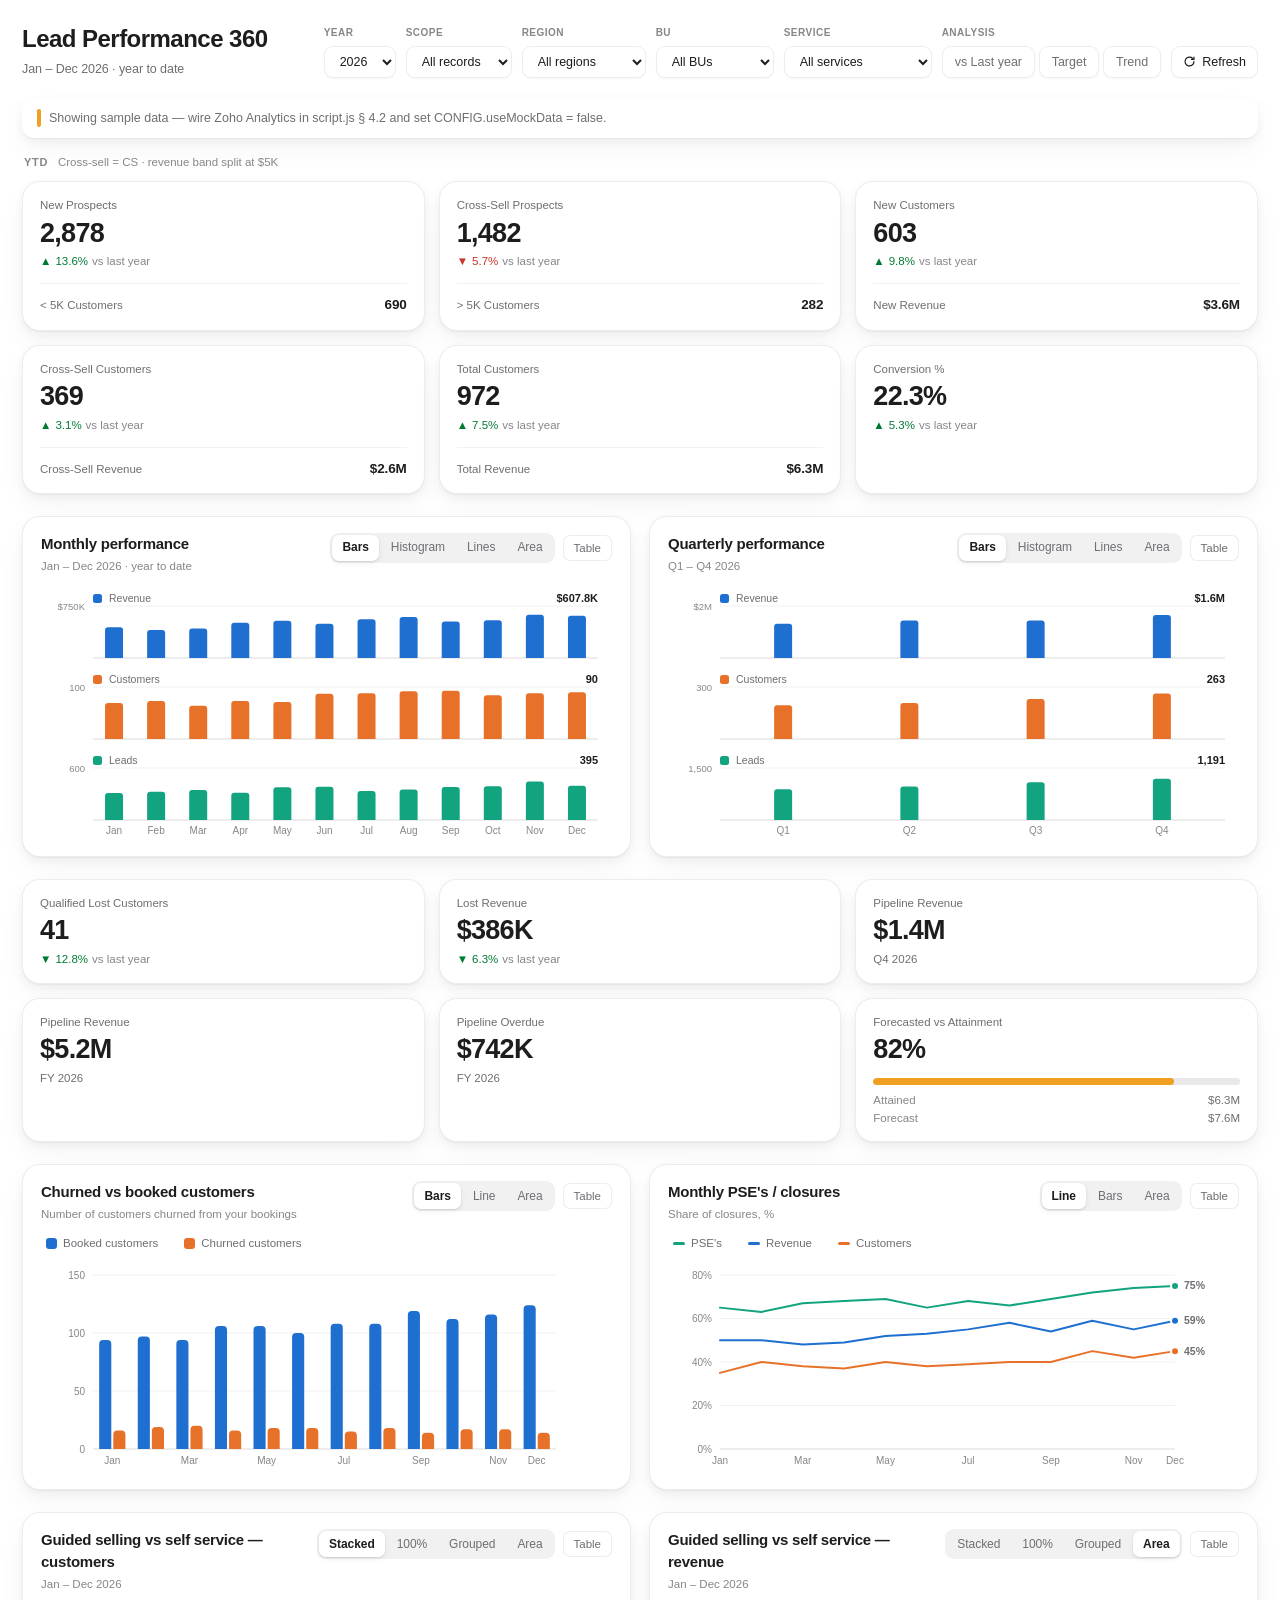
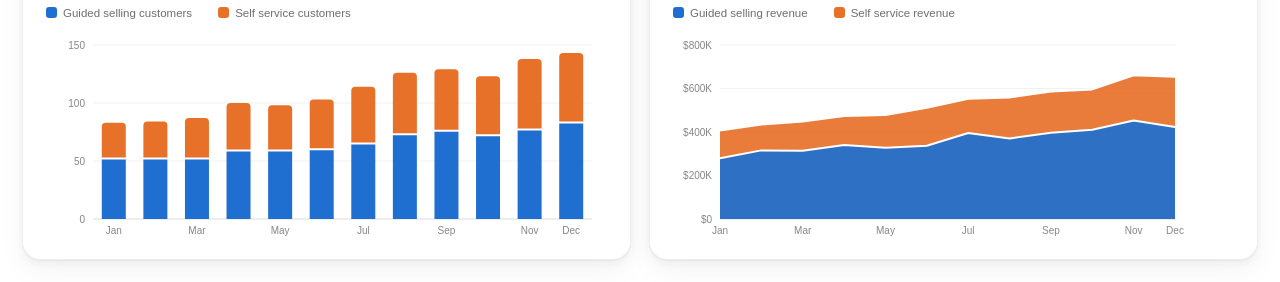
==== commit 7b6c880d: "Add a Service filter Fifth dimension filter in the top row, alongside Year, Scope, Region and BU. It" ====
--- a/index.html
+++ b/index.html
@@ -33,7 +33,8 @@
         </label>
 
         <!-- Options are populated in script.js § 8 from CONFIG.regions /
-             CONFIG.businessUnits — point those at your own dimensions. -->
+             CONFIG.businessUnits / CONFIG.services — point those at your
+             own dimension members. -->
         <label class="lp-field">
           <span class="lp-field__label">Region</span>
           <select class="lp-select" id="lp-region"></select>
@@ -42,6 +43,11 @@
         <label class="lp-field">
           <span class="lp-field__label">BU</span>
           <select class="lp-select" id="lp-bu"></select>
+        </label>
+
+        <label class="lp-field">
+          <span class="lp-field__label">Service</span>
+          <select class="lp-select" id="lp-service"></select>
         </label>
 
         <!-- Analysis overlays. These scope every chart below them. -->
@@ -137,7 +143,10 @@
     <div class="lp-drill__body" id="lp-drill-body"></div>
   </aside>
 
-  <script src="https://live.zwidgets.com/js-sdk/1.2/ZohoEmbededAppSDK.min.js"></script>
-  <script src="script.js"></script>
+  <!-- async: the CRM SDK comes off a CDN and nothing in the first render
+       needs it, so it must never hold up parsing or paint. script.js waits
+       for it separately and wires CRM up whenever it arrives. -->
+  <script src="https://live.zwidgets.com/js-sdk/1.2/ZohoEmbededAppSDK.min.js" async></script>
+  <script src="script.js" defer></script>
 </body>
 </html>
--- a/style.css
+++ b/style.css
@@ -1,7 +1,8 @@
 /* ==========================================================================
    Lead Performance 360 — Zoho CRM widget
-   Apple-inspired surface language: #f5f5f7 plane, white cards on layered
-   grey + white shadows, generous radii, SF tracking. Light mode only.
+   Apple-inspired surface language: white plane, white cards separated by a
+   hairline border and layered grey + white shadows, generous radii, SF
+   tracking. Light mode only.
    The categorical series ramp is unchanged (CVD-validated — see script.js §1).
    ========================================================================== */
 
@@ -11,9 +12,12 @@
   color-scheme: only light;
 
   /* Surfaces & ink */
-  --z-page:        #f5f5f7;   /* Apple's signature plane grey */
+  --z-page:        #ffffff;   /* page plane */
   --z-surface:     #ffffff;
   --z-surface-alt: #fafafa;
+  /* Interior fills that used to borrow the grey page plane. Kept as its own
+     token so they stay visible now that the page itself is white. */
+  --z-fill:        #f5f5f7;
   --z-border:      rgba(0, 0, 0, .07);
   --z-hairline:    rgba(0, 0, 0, .05);
   --z-ink:         #1d1d1f;
@@ -103,6 +107,29 @@
 }
 
 .lp-root { padding: 22px; max-width: 1680px; margin: 0 auto; }
+
+/* ---------- 2b. Embedded as a CRM component ------------------------------
+   Set by script.js when the page is framed. The host component already
+   draws a padded card with a title bar, so we stop doubling up: tighter
+   padding, and the <h1> gives way to the period/slice line, which is the
+   part the component header does NOT already tell you.
+   To keep the in-widget title (e.g. if your component has no visible
+   header), delete the `display: none` rule below.
+------------------------------------------------------------------------- */
+
+.lp-embedded .lp-root { padding: 12px; }
+.lp-embedded .lp-topbar { margin-bottom: 14px; }
+.lp-embedded .lp-topbar h1 { display: none; }
+
+.lp-embedded .lp-topbar__sub {
+  margin-top: 0;
+  font-size: 13px;
+  font-weight: 500;
+  color: var(--z-ink-2);
+}
+
+.lp-embedded .lp-main { gap: 16px; }
+.lp-embedded .lp-status { margin-bottom: 12px; }
 
 /* ---------- 3. Top bar --------------------------------------------------- */
 
@@ -741,7 +768,7 @@
 .lp-drill__summary {
   padding: 12px 14px;
   border-radius: 12px;
-  background: var(--z-page);
+  background: var(--z-fill);
 }
 
 .lp-drill__stat {
@@ -787,7 +814,7 @@
   transition: background .15s;
 }
 
-.lp-drill__row:hover { background: var(--z-page); }
+.lp-drill__row:hover { background: var(--z-fill); }
 .lp-drill__row:focus-visible { outline: none; box-shadow: 0 0 0 3px var(--z-ring); }
 
 .lp-drill__row-name {
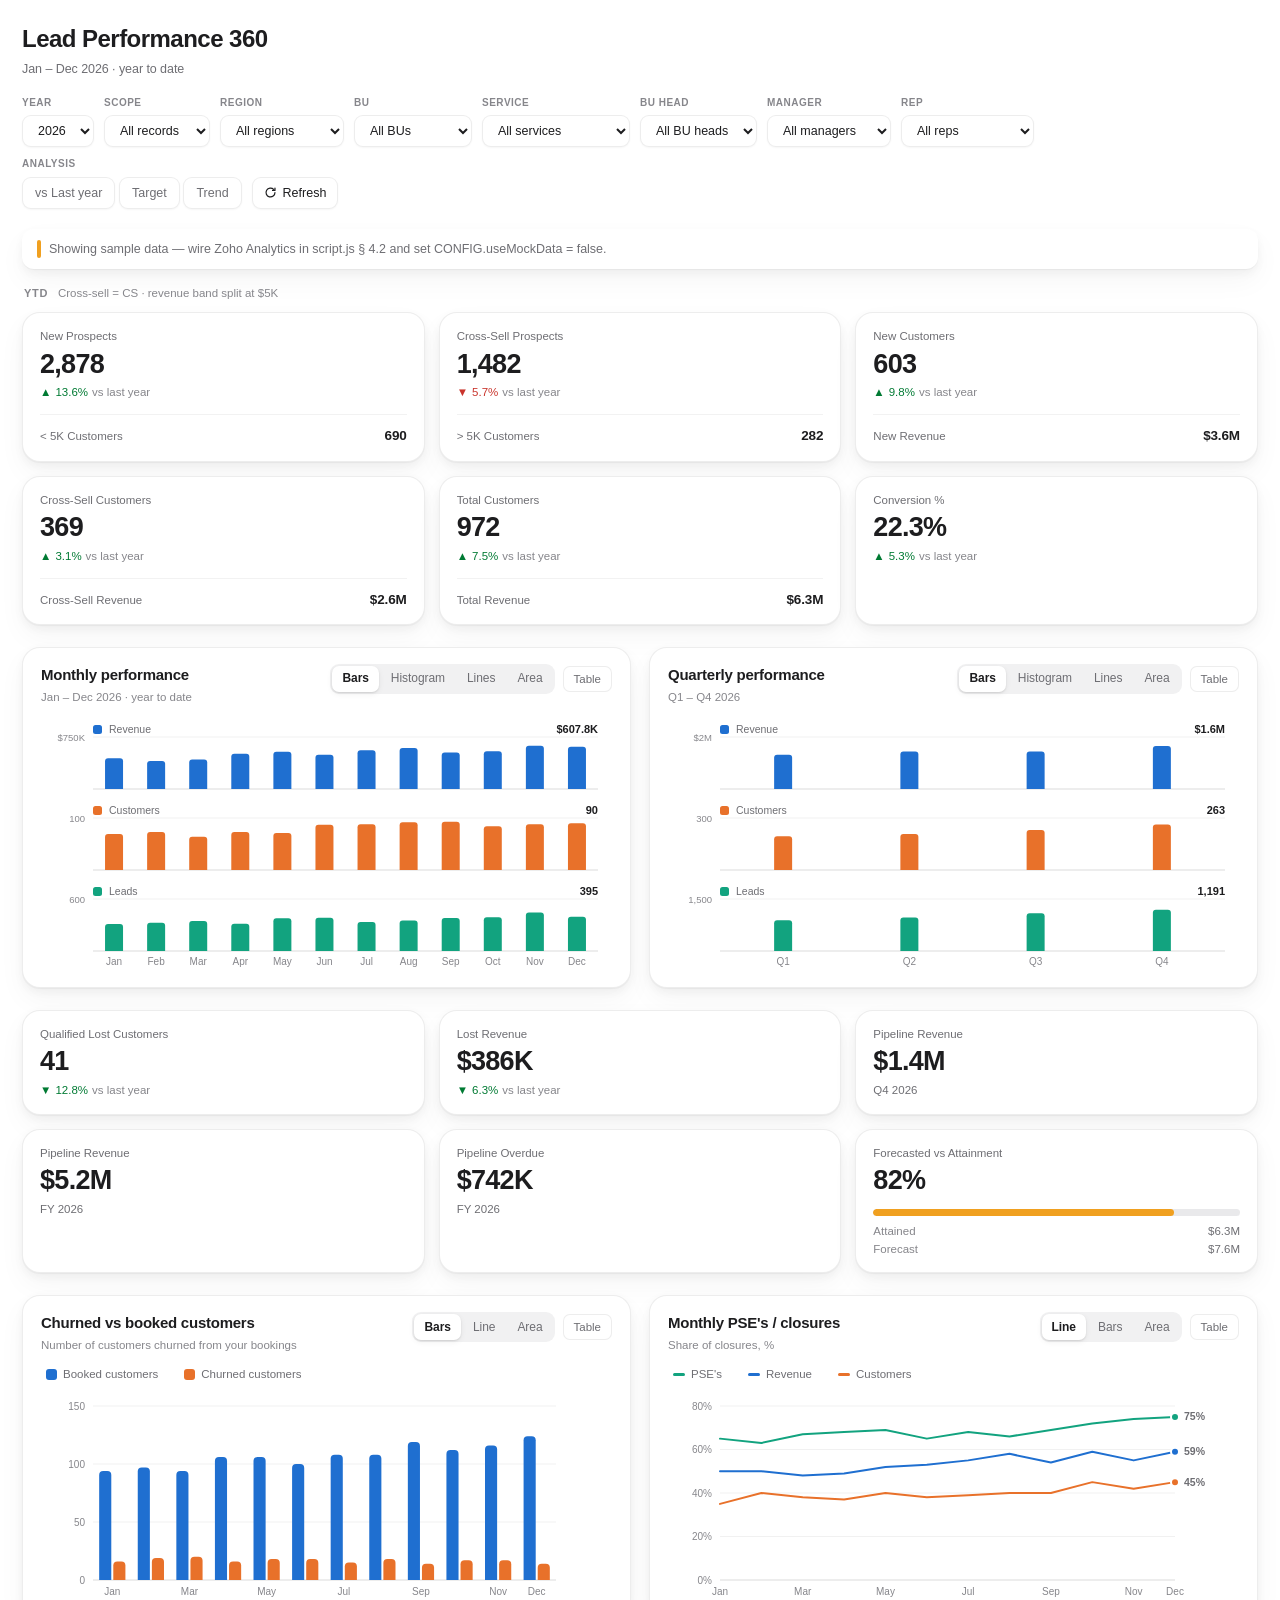
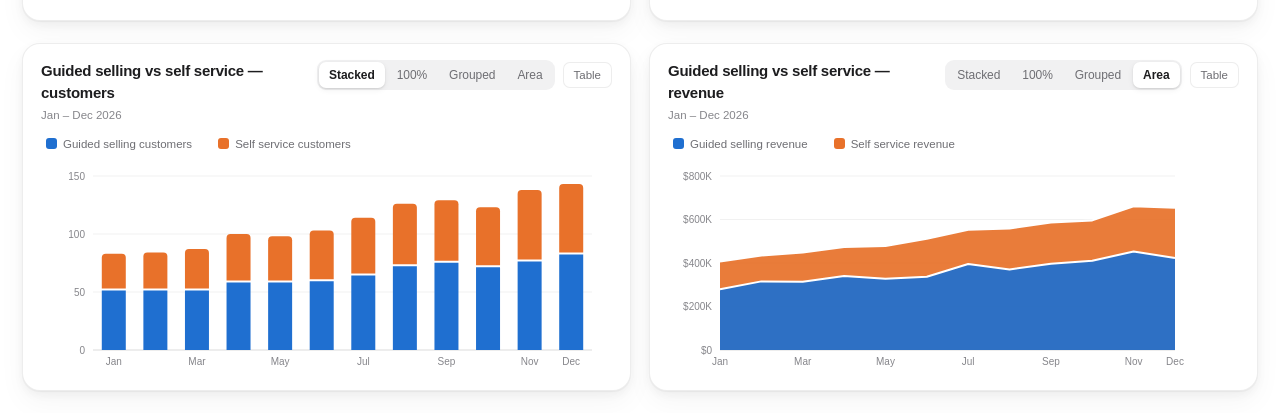
==== commit 05978ec4: "Add BU Head / Manager / Rep filters over the reporting tree Three people filters that step down the " ====
--- a/index.html
+++ b/index.html
@@ -48,6 +48,24 @@
         <label class="lp-field">
           <span class="lp-field__label">Service</span>
           <select class="lp-select" id="lp-service"></select>
+        </label>
+
+        <!-- People, narrowing down the reporting tree. Each tier only offers
+             names that sit under the tier above it. Populated in script.js
+             § 8 from CRM users (or a synthetic org outside CRM). -->
+        <label class="lp-field">
+          <span class="lp-field__label">BU Head</span>
+          <select class="lp-select" id="lp-buhead"></select>
+        </label>
+
+        <label class="lp-field">
+          <span class="lp-field__label">Manager</span>
+          <select class="lp-select" id="lp-manager"></select>
+        </label>
+
+        <label class="lp-field">
+          <span class="lp-field__label">Rep</span>
+          <select class="lp-select" id="lp-rep"></select>
         </label>
 
         <!-- Analysis overlays. These scope every chart below them. -->
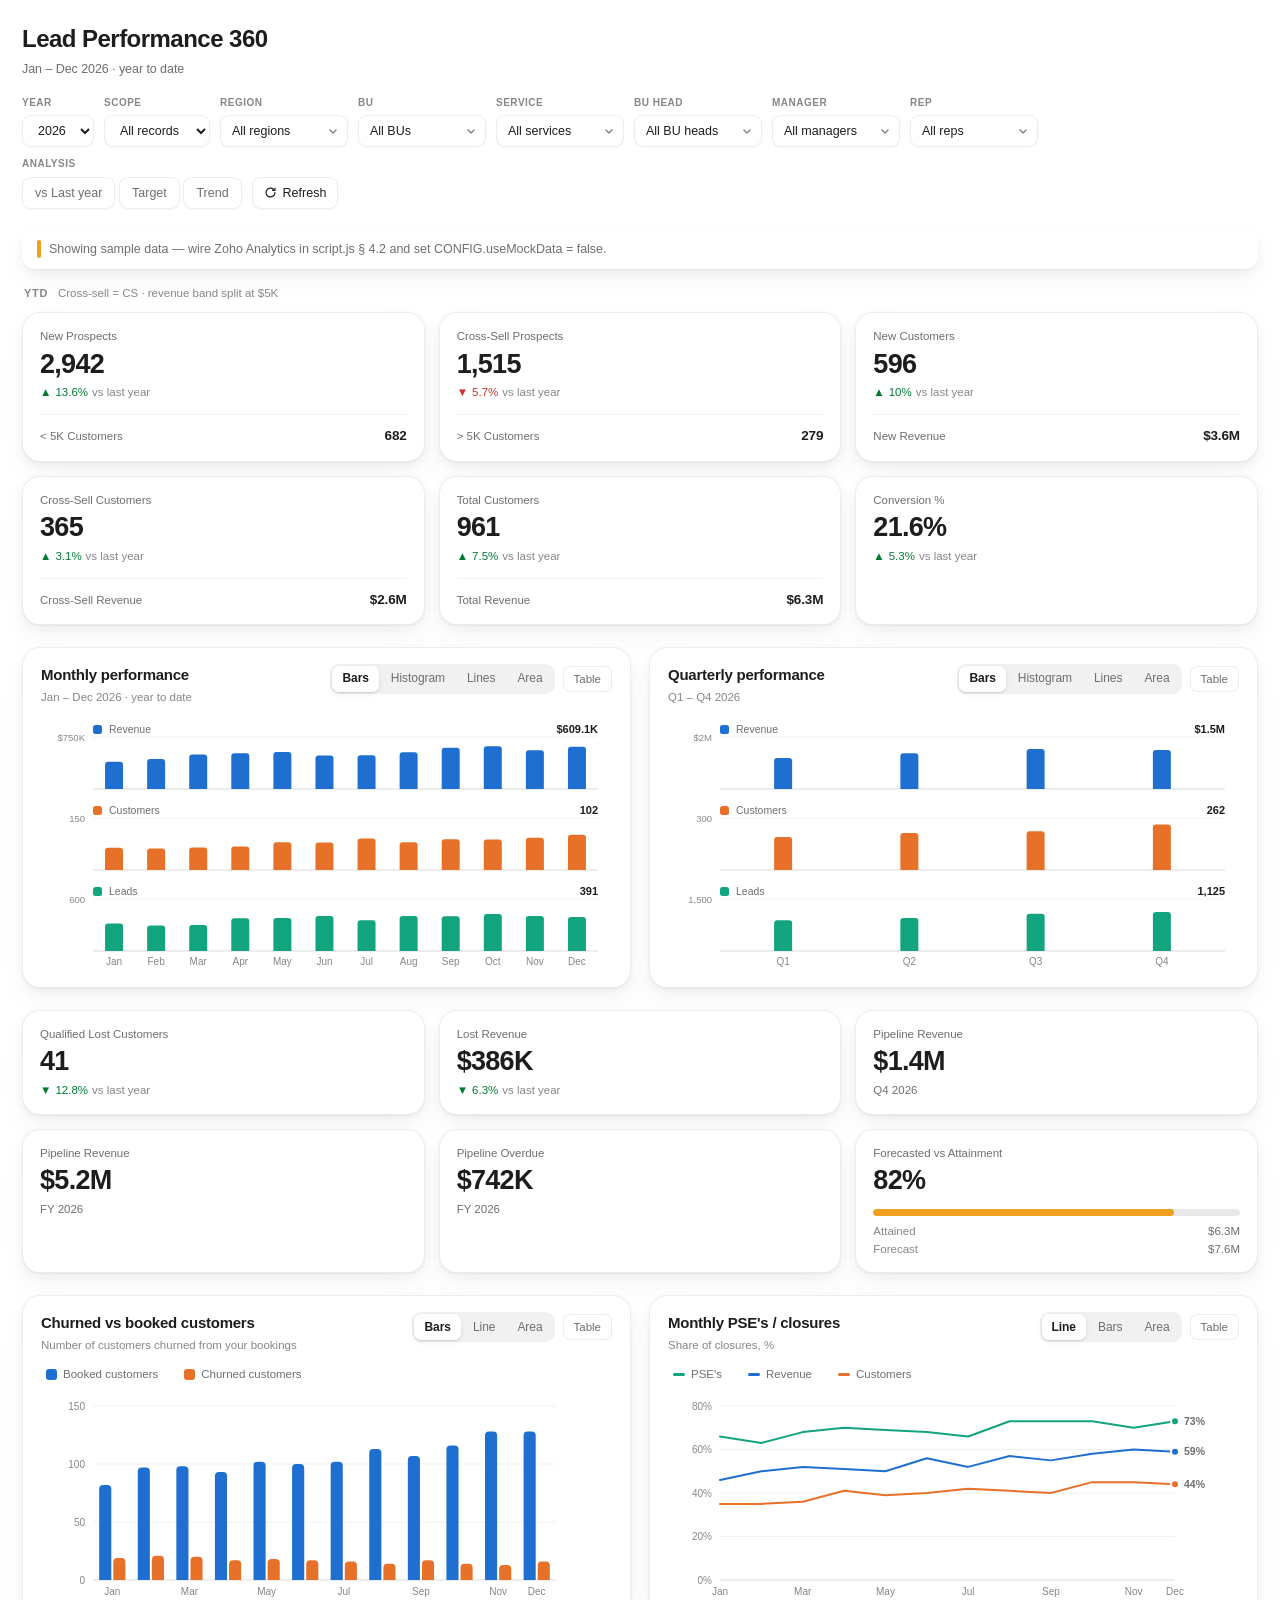
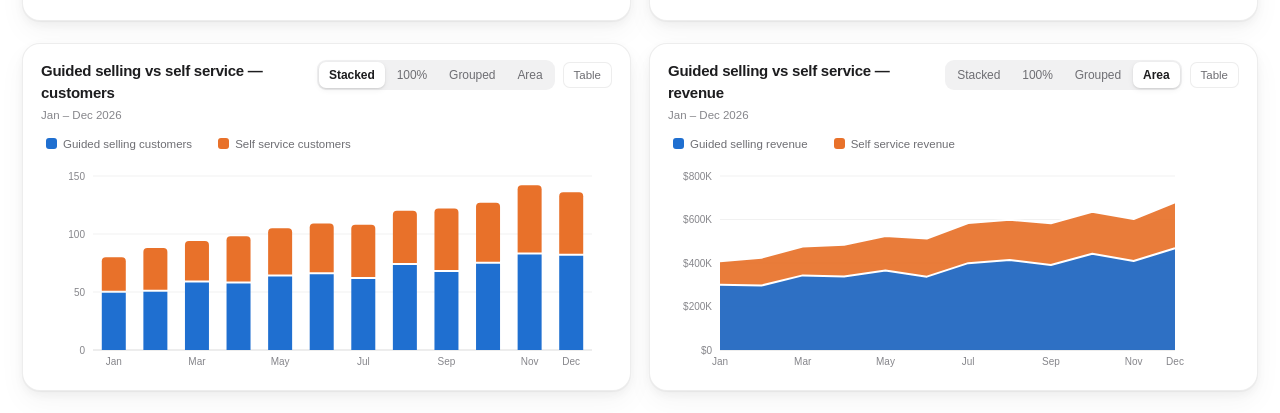
==== commit 18fdb594: "Make the dimension and people filters multi-select Region, BU, Service, BU Head, Manager and Rep are" ====
--- a/index.html
+++ b/index.html
@@ -32,41 +32,42 @@
           </select>
         </label>
 
-        <!-- Options are populated in script.js § 8 from CONFIG.regions /
-             CONFIG.businessUnits / CONFIG.services — point those at your
-             own dimension members. -->
-        <label class="lp-field">
+        <!-- Multi-select picklists, built by createPicklist() in script.js.
+             Values come from CONFIG.regions / businessUnits / services —
+             point those at your own dimension members. An empty selection
+             means "All". -->
+        <div class="lp-field">
           <span class="lp-field__label">Region</span>
-          <select class="lp-select" id="lp-region"></select>
-        </label>
+          <div id="lp-region"></div>
+        </div>
 
-        <label class="lp-field">
+        <div class="lp-field">
           <span class="lp-field__label">BU</span>
-          <select class="lp-select" id="lp-bu"></select>
-        </label>
+          <div id="lp-bu"></div>
+        </div>
 
-        <label class="lp-field">
+        <div class="lp-field">
           <span class="lp-field__label">Service</span>
-          <select class="lp-select" id="lp-service"></select>
-        </label>
+          <div id="lp-service"></div>
+        </div>
 
         <!-- People, narrowing down the reporting tree. Each tier only offers
              names that sit under the tier above it. Populated in script.js
              § 8 from CRM users (or a synthetic org outside CRM). -->
-        <label class="lp-field">
+        <div class="lp-field">
           <span class="lp-field__label">BU Head</span>
-          <select class="lp-select" id="lp-buhead"></select>
-        </label>
+          <div id="lp-buhead"></div>
+        </div>
 
-        <label class="lp-field">
+        <div class="lp-field">
           <span class="lp-field__label">Manager</span>
-          <select class="lp-select" id="lp-manager"></select>
-        </label>
+          <div id="lp-manager"></div>
+        </div>
 
-        <label class="lp-field">
+        <div class="lp-field">
           <span class="lp-field__label">Rep</span>
-          <select class="lp-select" id="lp-rep"></select>
-        </label>
+          <div id="lp-rep"></div>
+        </div>
 
         <!-- Analysis overlays. These scope every chart below them. -->
         <div class="lp-field">
--- a/style.css
+++ b/style.css
@@ -214,6 +214,94 @@
 
 @keyframes lp-spin { to { transform: rotate(360deg); } }
 
+/* ---------- 3b. Multi-select picklist ------------------------------------
+   A native <select multiple> needs ctrl-click and has nowhere to put an
+   "All" state, so these are a button plus a checkbox popover. The button
+   always reports the current selection, and an empty selection reads as
+   "All" rather than as "nothing selected".
+------------------------------------------------------------------------- */
+
+.lp-pick { position: relative; }
+
+.lp-pick__btn {
+  display: inline-flex;
+  align-items: center;
+  justify-content: space-between;
+  gap: 8px;
+  width: 100%;
+  min-width: 128px;
+  height: 32px;
+  padding: 0 9px 0 11px;
+  border: 1px solid var(--z-border);
+  border-radius: var(--r-ctl);
+  background: var(--z-surface);
+  color: var(--z-ink);
+  font: inherit;
+  font-size: 12.5px;
+  cursor: pointer;
+  box-shadow: 0 1px 2px rgba(0, 0, 0, .04);
+  transition: background .15s, box-shadow .15s;
+}
+
+.lp-pick__btn:hover { background: var(--z-surface-alt); box-shadow: var(--z-shadow-pill); }
+
+.lp-pick__btn:focus-visible { outline: none; box-shadow: 0 0 0 3.5px var(--z-ring); }
+
+.lp-pick__text {
+  overflow: hidden;
+  text-overflow: ellipsis;
+  white-space: nowrap;
+}
+
+/* a selection narrower than "everything" is worth signalling */
+.lp-pick__btn[data-active="true"] { border-color: var(--z-accent); color: var(--z-accent); }
+.lp-pick__btn[data-active="true"] .lp-pick__caret { color: var(--z-accent); }
+
+.lp-pick__caret { flex: none; width: 10px; height: 10px; color: var(--z-ink-3); }
+
+.lp-pick__menu {
+  position: absolute;
+  z-index: 90;
+  top: calc(100% + 5px);
+  left: 0;
+  min-width: 100%;
+  max-width: 280px;
+  max-height: 290px;
+  overflow-y: auto;
+  padding: 5px;
+  border: 1px solid var(--z-border);
+  border-radius: 12px;
+  background: var(--z-surface);
+  box-shadow: 0 8px 26px rgba(0, 0, 0, .14), 0 1px 3px rgba(0, 0, 0, .07);
+}
+
+.lp-pick__opt {
+  display: flex;
+  align-items: center;
+  gap: 9px;
+  padding: 7px 9px;
+  border-radius: 7px;
+  font-size: 12.5px;
+  color: var(--z-ink);
+  cursor: pointer;
+  white-space: nowrap;
+}
+
+.lp-pick__opt:hover { background: var(--z-fill); }
+
+.lp-pick__opt input { accent-color: var(--z-accent); margin: 0; flex: none; }
+
+.lp-pick__opt:focus-within { box-shadow: 0 0 0 2.5px var(--z-ring); }
+
+.lp-pick__sep { height: 1px; margin: 4px 6px; background: var(--z-border); border: 0; }
+
+.lp-pick__empty {
+  padding: 10px 9px;
+  font-size: 12px;
+  color: var(--z-ink-3);
+  white-space: nowrap;
+}
+
 /* ---------- 4. Segmented controls (iOS style) ---------------------------- */
 
 /* grey track, white selected pill — the switcher and the analysis toggles
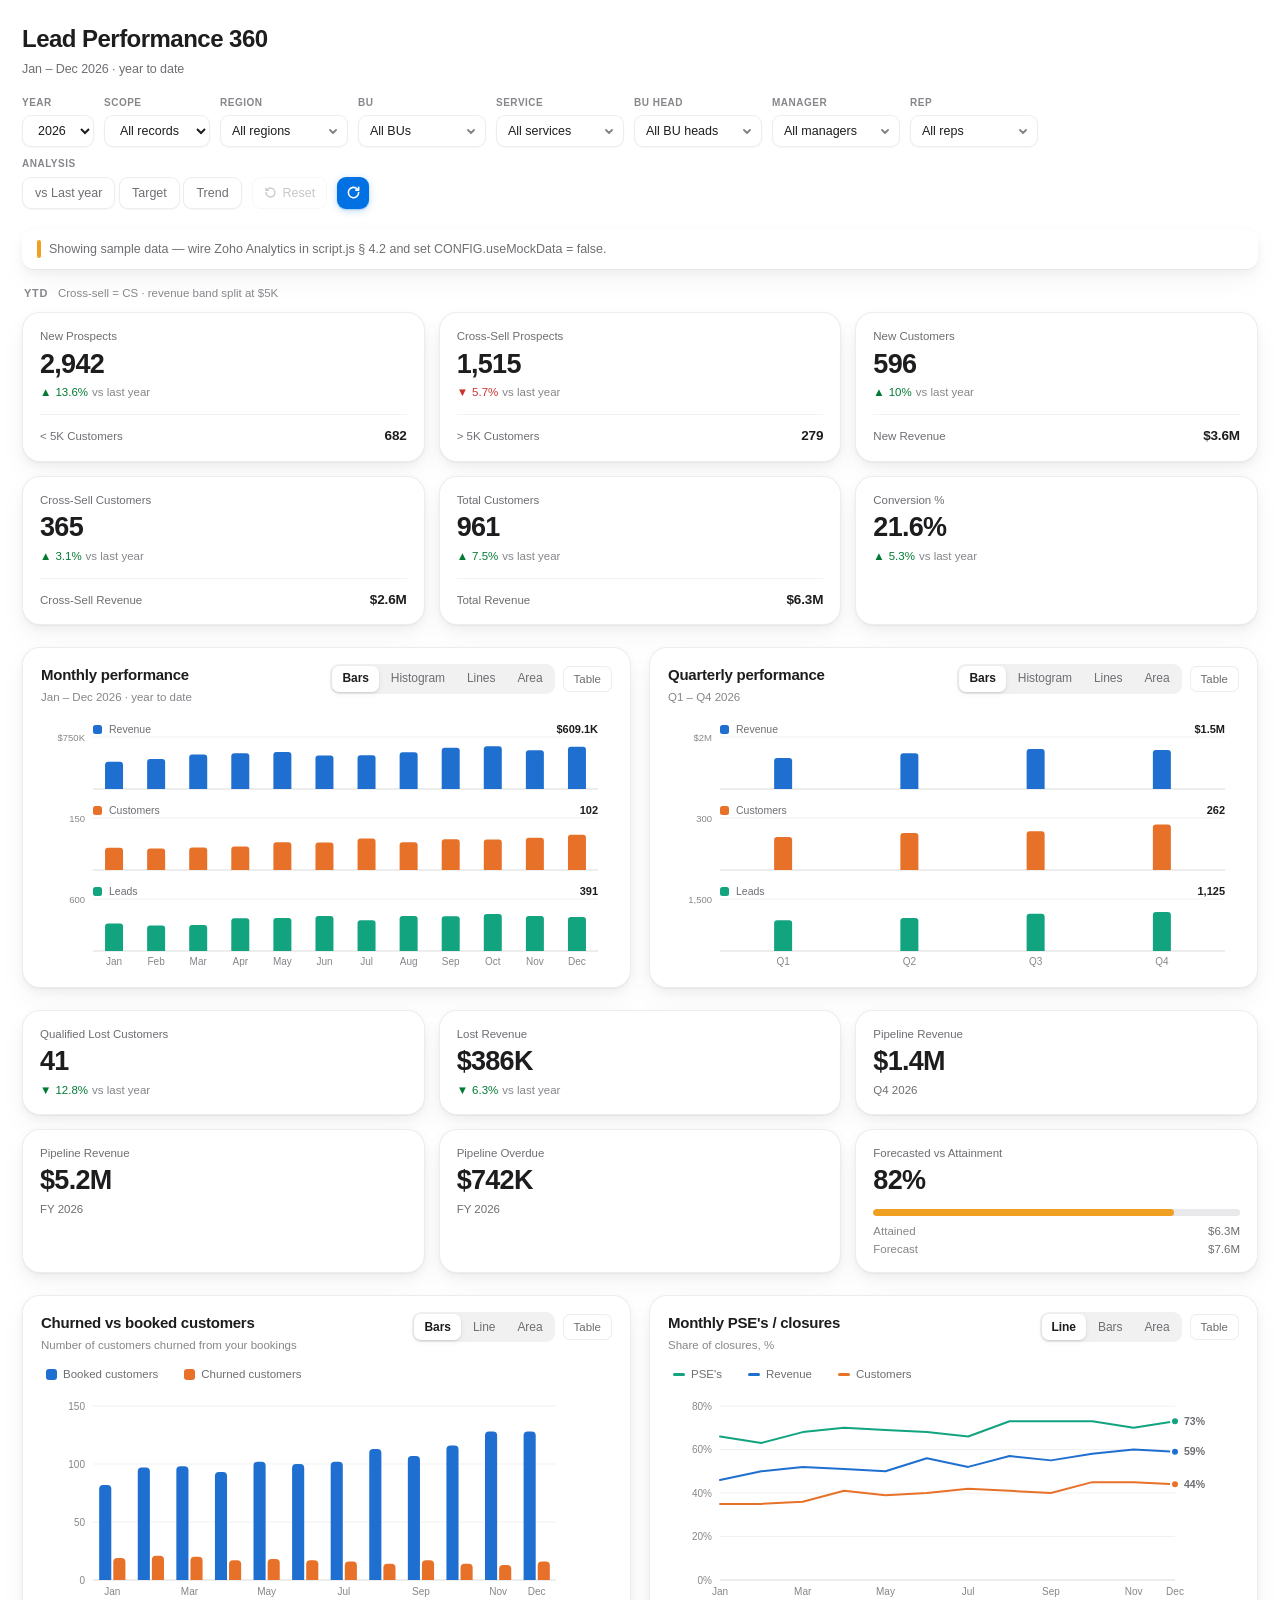
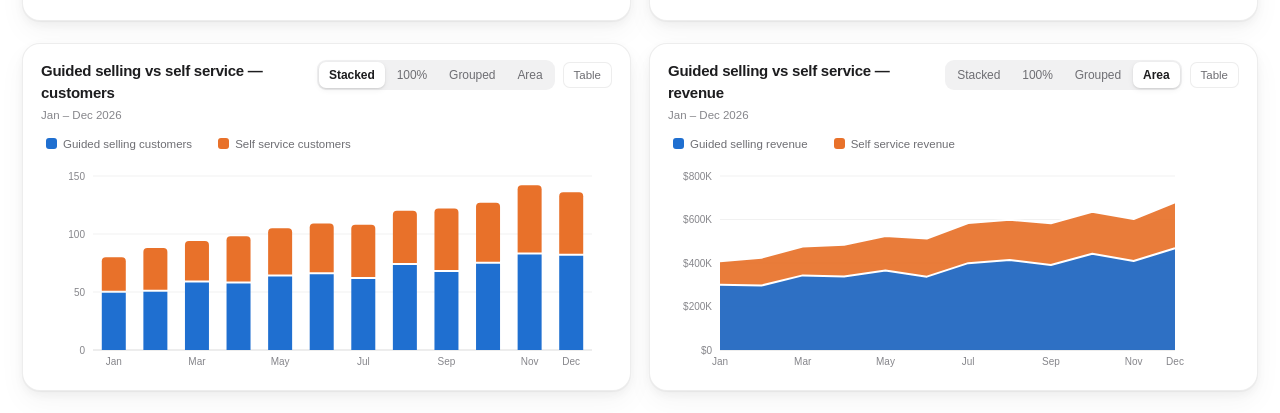
==== commit 413adc12: "Redesign the picklists; add bulk actions, master reset, icon-only refresh Picklist redesign: count b" ====
--- a/index.html
+++ b/index.html
@@ -87,14 +87,27 @@
           Zoomed <span id="lp-zoom-label"></span> — reset
         </button>
 
-        <button class="lp-btn" id="lp-refresh" type="button">
-          <svg viewBox="0 0 16 16" aria-hidden="true" class="lp-btn__icon">
+        <!-- Clears every filter back to its default. Disabled while nothing
+             is actually filtered, so it never looks live when it is inert. -->
+        <button class="lp-reset" id="lp-reset" type="button" disabled
+                title="Clear all filters and overlays">
+          <svg viewBox="0 0 16 16" aria-hidden="true">
+            <path d="M2.5 8a5.5 5.5 0 1 0 1.61-3.89" fill="none" stroke="currentColor"
+                  stroke-width="1.6" stroke-linecap="round"/>
+            <path d="M2.5 2.5v3h3" fill="none" stroke="currentColor"
+                  stroke-width="1.6" stroke-linecap="round" stroke-linejoin="round"/>
+          </svg>
+          Reset
+        </button>
+
+        <button class="lp-iconbtn" id="lp-refresh" type="button"
+                aria-label="Refresh data" title="Refresh data">
+          <svg viewBox="0 0 16 16" aria-hidden="true">
             <path d="M13.5 8a5.5 5.5 0 1 1-1.61-3.89" fill="none" stroke="currentColor"
-                  stroke-width="1.5" stroke-linecap="round"/>
+                  stroke-width="1.7" stroke-linecap="round"/>
             <path d="M13.5 2.5V5.5H10.5" fill="none" stroke="currentColor"
-                  stroke-width="1.5" stroke-linecap="round" stroke-linejoin="round"/>
+                  stroke-width="1.7" stroke-linecap="round" stroke-linejoin="round"/>
           </svg>
-          Refresh
         </button>
       </div>
     </header>
--- a/style.css
+++ b/style.css
@@ -215,10 +215,9 @@
 @keyframes lp-spin { to { transform: rotate(360deg); } }
 
 /* ---------- 3b. Multi-select picklist ------------------------------------
-   A native <select multiple> needs ctrl-click and has nowhere to put an
-   "All" state, so these are a button plus a checkbox popover. The button
-   always reports the current selection, and an empty selection reads as
-   "All" rather than as "nothing selected".
+   Button + popover rather than a native <select multiple>, which needs
+   ctrl-click and has nowhere to put bulk actions. An empty selection means
+   "All"; a count badge appears once the selection is narrower than that.
 ------------------------------------------------------------------------- */
 
 .lp-pick { position: relative; }
@@ -226,8 +225,7 @@
 .lp-pick__btn {
   display: inline-flex;
   align-items: center;
-  justify-content: space-between;
-  gap: 8px;
+  gap: 7px;
   width: 100%;
   min-width: 128px;
   height: 32px;
@@ -240,66 +238,242 @@
   font-size: 12.5px;
   cursor: pointer;
   box-shadow: 0 1px 2px rgba(0, 0, 0, .04);
-  transition: background .15s, box-shadow .15s;
-}
-
-.lp-pick__btn:hover { background: var(--z-surface-alt); box-shadow: var(--z-shadow-pill); }
-
+  transition: background .15s, border-color .15s, box-shadow .15s;
+}
+
+.lp-pick__btn:hover { background: var(--z-surface-alt); }
 .lp-pick__btn:focus-visible { outline: none; box-shadow: 0 0 0 3.5px var(--z-ring); }
 
-.lp-pick__text {
-  overflow: hidden;
-  text-overflow: ellipsis;
-  white-space: nowrap;
-}
-
-/* a selection narrower than "everything" is worth signalling */
-.lp-pick__btn[data-active="true"] { border-color: var(--z-accent); color: var(--z-accent); }
-.lp-pick__btn[data-active="true"] .lp-pick__caret { color: var(--z-accent); }
-
-.lp-pick__caret { flex: none; width: 10px; height: 10px; color: var(--z-ink-3); }
+.lp-pick__btn[data-active="true"] {
+  border-color: var(--z-accent);
+  background: var(--z-accent-weak);
+  color: var(--z-accent);
+}
+
+.lp-pick__btn[data-open="true"] { box-shadow: 0 0 0 3.5px var(--z-ring); }
+
+.lp-pick__text { flex: 1; text-align: left; overflow: hidden; text-overflow: ellipsis; white-space: nowrap; }
+
+.lp-pick__count {
+  flex: none;
+  min-width: 18px;
+  height: 18px;
+  padding: 0 5px;
+  border-radius: 9px;
+  background: var(--z-accent);
+  color: #fff;
+  font-size: 10.5px;
+  font-weight: 600;
+  font-variant-numeric: tabular-nums;
+  display: inline-flex;
+  align-items: center;
+  justify-content: center;
+}
+
+.lp-pick__caret {
+  flex: none;
+  width: 10px;
+  height: 10px;
+  color: currentColor;
+  opacity: .55;
+  transition: transform .18s ease;
+}
+
+.lp-pick__btn[data-open="true"] .lp-pick__caret { transform: rotate(180deg); }
 
 .lp-pick__menu {
   position: absolute;
   z-index: 90;
-  top: calc(100% + 5px);
+  top: calc(100% + 6px);
   left: 0;
+  width: max-content;
   min-width: 100%;
-  max-width: 280px;
-  max-height: 290px;
-  overflow-y: auto;
-  padding: 5px;
+  max-width: 300px;
   border: 1px solid var(--z-border);
-  border-radius: 12px;
+  border-radius: 14px;
   background: var(--z-surface);
-  box-shadow: 0 8px 26px rgba(0, 0, 0, .14), 0 1px 3px rgba(0, 0, 0, .07);
-}
+  box-shadow: 0 14px 38px rgba(0, 0, 0, .16), 0 2px 6px rgba(0, 0, 0, .06);
+  overflow: hidden;
+  animation: lp-pop .17s cubic-bezier(.32, .72, 0, 1);
+}
+
+@keyframes lp-pop {
+  from { opacity: 0; transform: translateY(-5px) scale(.97); }
+  to   { opacity: 1; transform: none; }
+}
+
+@media (prefers-reduced-motion: reduce) {
+  .lp-pick__menu { animation: none; }
+  .lp-pick__caret { transition: none; }
+}
+
+/* search — only rendered for longer lists */
+.lp-pick__search {
+  display: flex;
+  align-items: center;
+  gap: 7px;
+  padding: 9px 12px;
+  border-bottom: 1px solid var(--z-hairline);
+}
+
+.lp-pick__search svg { width: 13px; height: 13px; color: var(--z-ink-3); flex: none; }
+
+.lp-pick__search input {
+  flex: 1;
+  min-width: 0;
+  border: 0;
+  outline: none;
+  background: none;
+  font: inherit;
+  font-size: 12.5px;
+  color: var(--z-ink);
+}
+
+.lp-pick__search input::placeholder { color: var(--z-ink-3); }
+
+/* bulk actions */
+.lp-pick__actions {
+  display: flex;
+  gap: 4px;
+  padding: 7px 8px;
+  border-bottom: 1px solid var(--z-hairline);
+}
+
+.lp-pick__act {
+  flex: 1;
+  height: 26px;
+  border: 0;
+  border-radius: 7px;
+  background: var(--z-track);
+  color: var(--z-ink-2);
+  font: inherit;
+  font-size: 11.5px;
+  font-weight: 500;
+  cursor: pointer;
+  transition: background .14s, color .14s;
+}
+
+.lp-pick__act:hover:not(:disabled) { background: var(--z-track-hover); color: var(--z-ink); }
+.lp-pick__act:focus-visible { outline: none; box-shadow: 0 0 0 2.5px var(--z-ring); }
+.lp-pick__act:disabled { opacity: .4; cursor: default; }
+
+.lp-pick__list { max-height: 224px; overflow-y: auto; padding: 5px; }
 
 .lp-pick__opt {
   display: flex;
   align-items: center;
-  gap: 9px;
+  gap: 10px;
   padding: 7px 9px;
-  border-radius: 7px;
+  border-radius: 8px;
   font-size: 12.5px;
   color: var(--z-ink);
   cursor: pointer;
   white-space: nowrap;
+  transition: background .12s;
 }
 
 .lp-pick__opt:hover { background: var(--z-fill); }
-
-.lp-pick__opt input { accent-color: var(--z-accent); margin: 0; flex: none; }
-
+.lp-pick__opt[data-on="true"] { background: var(--z-accent-weak); color: var(--z-accent); font-weight: 500; }
 .lp-pick__opt:focus-within { box-shadow: 0 0 0 2.5px var(--z-ring); }
 
-.lp-pick__sep { height: 1px; margin: 4px 6px; background: var(--z-border); border: 0; }
-
-.lp-pick__empty {
-  padding: 10px 9px;
-  font-size: 12px;
+/* the native box stays for keyboard and screen readers; the drawn one is the
+   visible control */
+.lp-pick__opt input {
+  position: absolute;
+  opacity: 0;
+  width: 1px;
+  height: 1px;
+  margin: -1px;
+  pointer-events: none;
+}
+
+.lp-pick__check {
+  flex: none;
+  width: 17px;
+  height: 17px;
+  border-radius: 5px;
+  border: 1.5px solid var(--z-border);
+  background: var(--z-surface);
+  display: grid;
+  place-items: center;
+  transition: background .14s, border-color .14s;
+}
+
+.lp-pick__opt[data-on="true"] .lp-pick__check {
+  background: var(--z-accent);
+  border-color: var(--z-accent);
+}
+
+.lp-pick__check svg { width: 11px; height: 11px; color: #fff; opacity: 0; transition: opacity .14s; }
+.lp-pick__opt[data-on="true"] .lp-pick__check svg { opacity: 1; }
+
+.lp-pick__foot {
+  display: flex;
+  align-items: center;
+  justify-content: space-between;
+  gap: 10px;
+  padding: 8px 12px;
+  border-top: 1px solid var(--z-hairline);
+  background: var(--z-surface-alt);
+  font-size: 11.5px;
   color: var(--z-ink-3);
-  white-space: nowrap;
+}
+
+.lp-pick__empty { padding: 14px 12px; font-size: 12px; color: var(--z-ink-3); white-space: nowrap; }
+
+/* ---------- 3c. Icon button + master reset ------------------------------- */
+
+.lp-iconbtn {
+  display: inline-grid;
+  place-items: center;
+  width: 32px;
+  height: 32px;
+  flex: none;
+  align-self: flex-end;
+  border: 0;
+  border-radius: var(--r-ctl);
+  background: var(--z-accent);
+  color: #fff;
+  cursor: pointer;
+  box-shadow: 0 1px 2px rgba(0, 113, 227, .28), 0 2px 8px rgba(0, 113, 227, .22);
+  transition: filter .15s, transform .15s, box-shadow .15s;
+}
+
+.lp-iconbtn svg { width: 15px; height: 15px; }
+.lp-iconbtn:hover { filter: brightness(1.07); box-shadow: 0 2px 4px rgba(0, 113, 227, .3), 0 4px 14px rgba(0, 113, 227, .28); }
+.lp-iconbtn:active { transform: scale(.94); }
+.lp-iconbtn:focus-visible { outline: none; box-shadow: 0 0 0 3.5px var(--z-ring); }
+
+.lp-iconbtn.is-busy { opacity: .6; pointer-events: none; }
+.lp-iconbtn.is-busy svg { animation: lp-spin .9s linear infinite; }
+
+.lp-reset {
+  display: inline-flex;
+  align-items: center;
+  gap: 6px;
+  height: 32px;
+  padding: 0 11px;
+  flex: none;
+  align-self: flex-end;
+  border: 1px solid var(--z-border);
+  border-radius: var(--r-ctl);
+  background: var(--z-surface);
+  color: var(--z-ink-2);
+  font: inherit;
+  font-size: 12.5px;
+  cursor: pointer;
+  transition: background .15s, color .15s, border-color .15s;
+}
+
+.lp-reset svg { width: 13px; height: 13px; }
+.lp-reset:hover:not(:disabled) { background: var(--z-fill); color: var(--z-ink); border-color: var(--z-ink-3); }
+.lp-reset:focus-visible { outline: none; box-shadow: 0 0 0 3.5px var(--z-ring); }
+.lp-reset:disabled { opacity: .38; cursor: default; }
+
+@media (prefers-reduced-motion: reduce) {
+  .lp-iconbtn, .lp-reset, .lp-pick__opt, .lp-pick__act { transition: none; }
+  .lp-iconbtn:active { transform: none; }
+  .lp-iconbtn.is-busy svg { animation: none; }
 }
 
 /* ---------- 4. Segmented controls (iOS style) ---------------------------- */
